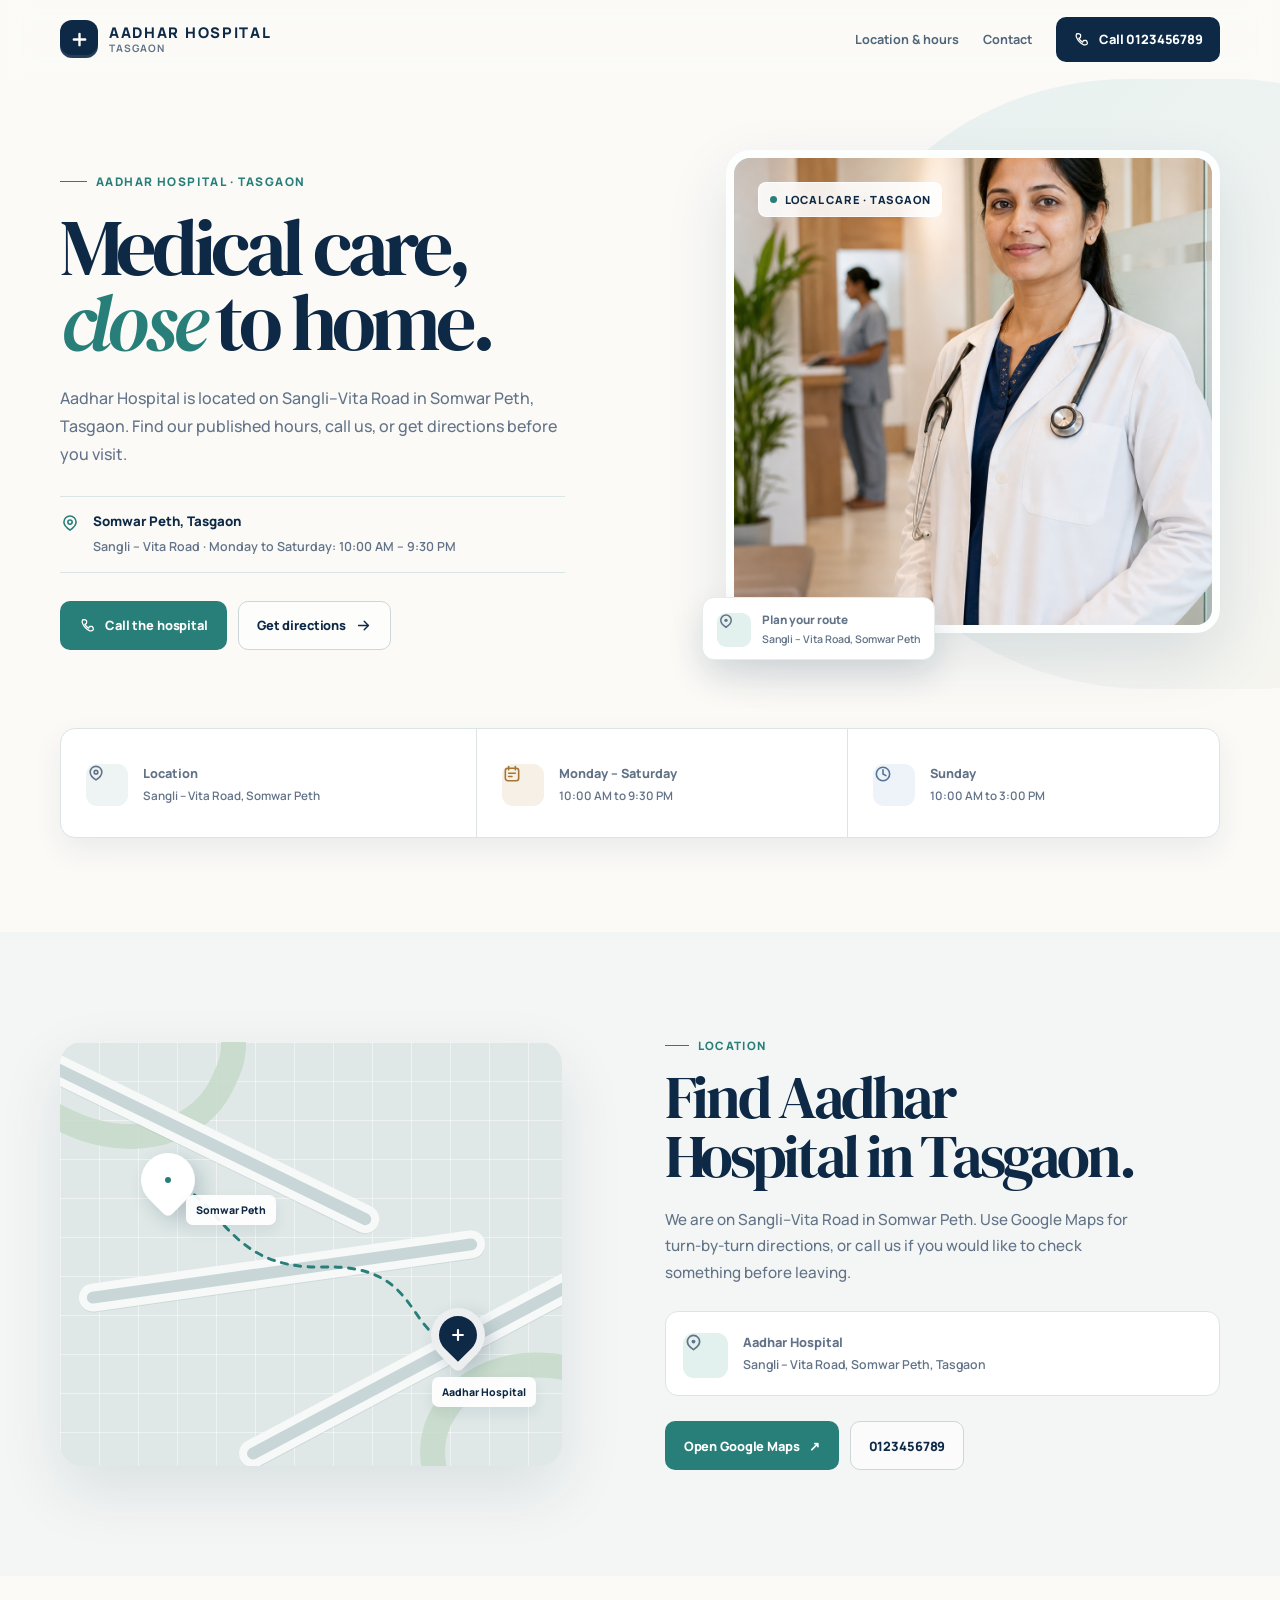
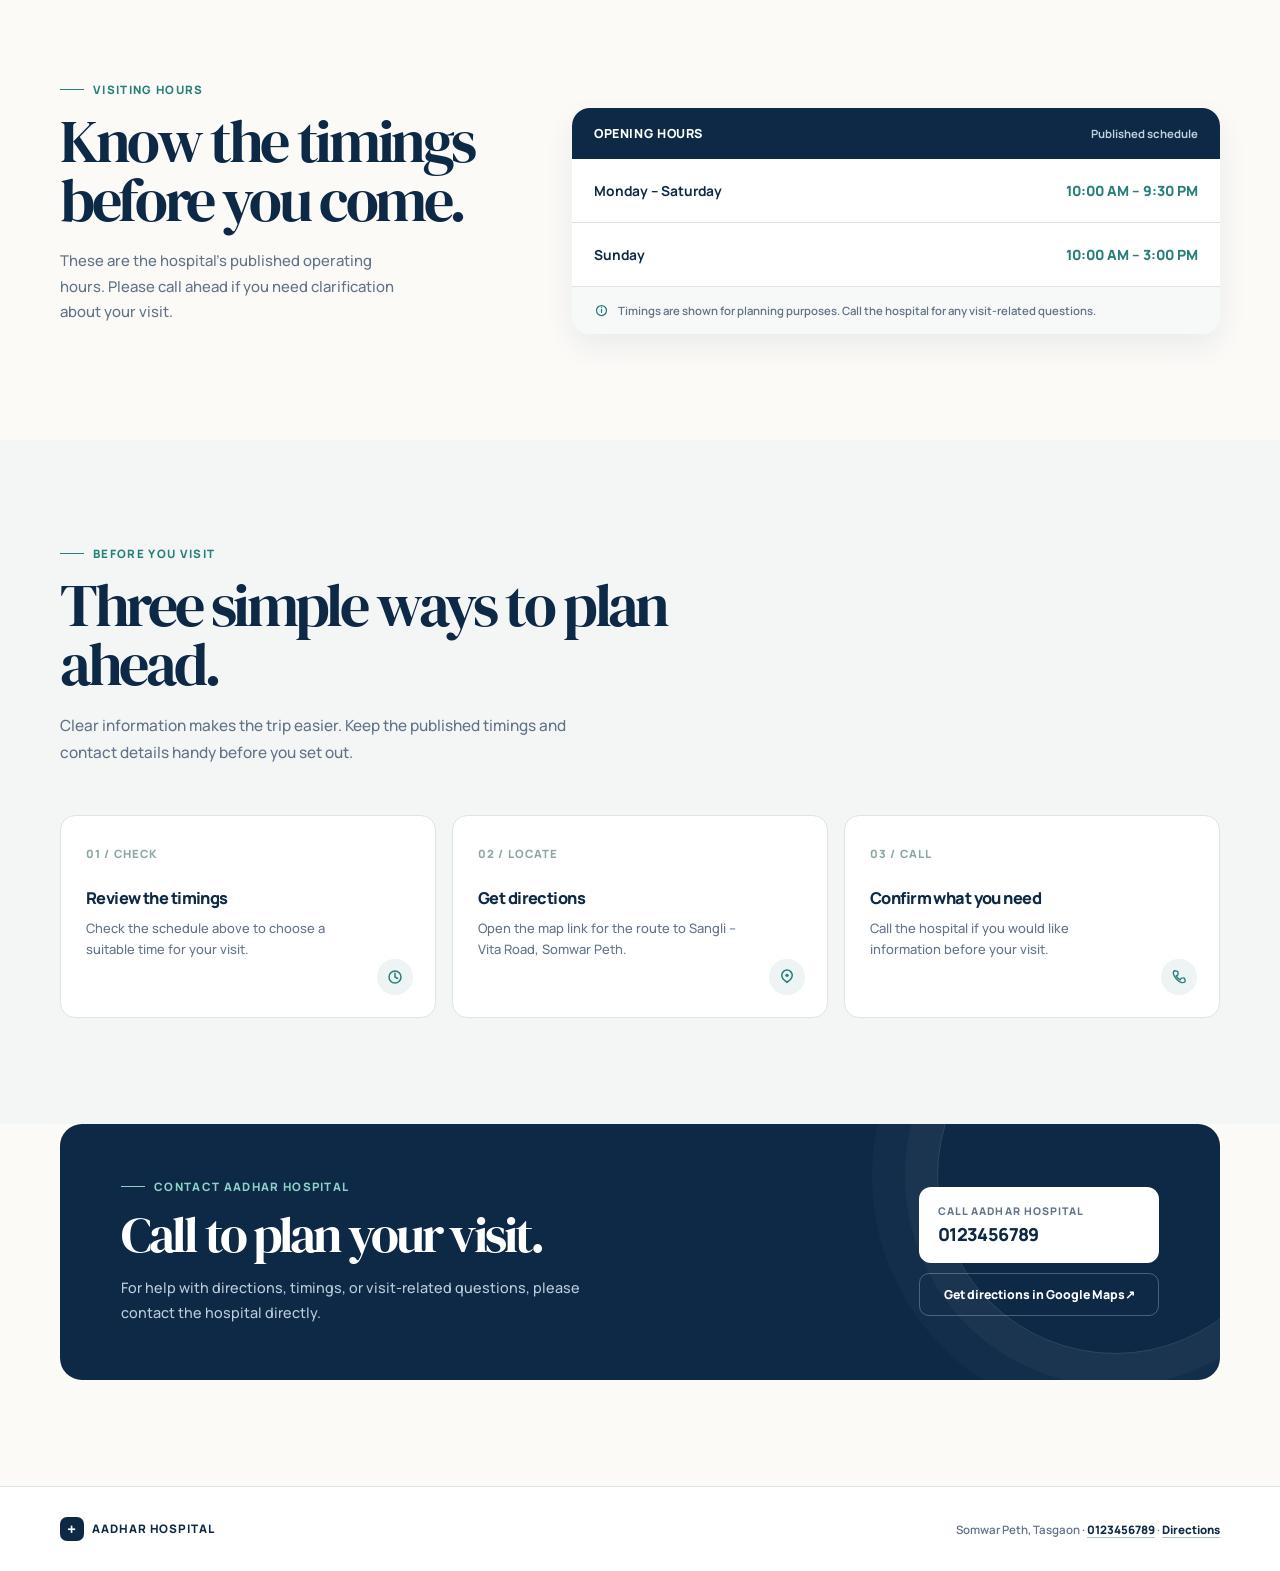
==== index.html @ 6cebfca1 "Add Code" ====
<!doctype html>
<html lang="en">
  <head>
    <meta charset="UTF-8" />
    <meta name="viewport" content="width=device-width, initial-scale=1.0" />
    <meta name="theme-color" content="#0d2946" />
    <meta
      name="description"
      content="Aadhar Hospital in Tasgaon — find visiting hours, contact details, and directions on Sangli–Vita Road."
    />
    <title>Aadhar Hospital | Tasgaon</title>
    <link rel="preconnect" href="https://fonts.googleapis.com" />
    <link rel="preconnect" href="https://fonts.gstatic.com" crossorigin />
    <link
      href="https://fonts.googleapis.com/css2?family=DM+Serif+Display:ital@0;1&family=Manrope:wght@400;500;600;700;800&display=swap"
      rel="stylesheet"
    />
    <script>document.documentElement.classList.add('has-js', 'is-loading');</script>
    <script type="application/ld+json">
      {
        "@context": "https://schema.org",
        "@type": "Hospital",
        "name": "Aadhar Hospital",
        "telephone": "+917028423600",
        "url": "https://maps.app.goo.gl/6AW8SyGjEPgjFMwa7",
        "address": {
          "@type": "PostalAddress",
          "streetAddress": "Sangli - Vita Road, Somwar Peth",
          "addressLocality": "Tasgaon"
        },
        "openingHoursSpecification": [
          {
            "@type": "OpeningHoursSpecification",
            "dayOfWeek": ["Monday", "Tuesday", "Wednesday", "Thursday", "Friday", "Saturday"],
            "opens": "10:00",
            "closes": "21:30"
          },
          {
            "@type": "OpeningHoursSpecification",
            "dayOfWeek": "Sunday",
            "opens": "10:00",
            "closes": "15:00"
          }
        ]
      }
    </script>
    <style>
      :root {
        --ink: #0d2946;
        --ink-2: #163858;
        --teal: #287f79;
        --teal-dark: #1f6762;
        --teal-pale: #e2f1ee;
        --stone: #f4f6f5;
        --warm: #fbfaf7;
        --mist: #eef3f4;
        --muted: #627388;
        --line: #dce5e6;
        --accent: #d59b46;
        --white: #ffffff;
        --shadow: 0 24px 64px rgba(13, 41, 70, 0.11);
        --soft-shadow: 0 12px 30px rgba(13, 41, 70, 0.07);
      }

      * { box-sizing: border-box; }
      html { scroll-behavior: smooth; }
      body {
        margin: 0;
        min-width: 320px;
        background: var(--warm);
        color: var(--ink);
        font-family: "Manrope", Arial, sans-serif;
        -webkit-font-smoothing: antialiased;
      }
      a { color: inherit; text-decoration: none; }
      button, a { -webkit-tap-highlight-color: transparent; }
      .page { overflow: clip; }
      .container { width: min(1160px, calc(100% - 48px)); margin: 0 auto; }
      .skip-link {
        position: fixed;
        z-index: 100;
        top: 12px;
        left: 12px;
        padding: 10px 15px;
        border-radius: 8px;
        background: var(--ink);
        color: #fff;
        font-size: .82rem;
        font-weight: 800;
        transform: translateY(-150%);
        transition: transform .18s ease;
      }
      .skip-link:focus { transform: translateY(0); }
      :focus-visible { outline: 3px solid #e2ac5a; outline-offset: 4px; }

      /* Opening loader */
      .site-loader {
        position: fixed;
        z-index: 90;
        inset: 0;
        display: grid;
        place-items: center;
        overflow: hidden;
        background: radial-gradient(circle at 50% 43%, #f6fbfa 0, #fbfaf7 43%, #f2f5f3 100%);
        opacity: 0;
        pointer-events: none;
        transition: opacity .42s ease, visibility .42s ease;
        visibility: hidden;
      }
      .is-loading .site-loader { opacity: 1; pointer-events: none; visibility: visible; }
      .site-loader.is-complete { opacity: 0; pointer-events: none; visibility: hidden; }
      .loader-content { width: min(300px, calc(100vw - 48px)); text-align: center; }
      .loader-brand { display: inline-flex; align-items: center; gap: 8px; margin-bottom: 22px; color: var(--ink); font-size: .64rem; font-weight: 800; letter-spacing: .12em; }
      .loader-brand-mark { display: grid; width: 25px; height: 25px; place-items: center; border-radius: 9px; background: var(--ink); color: #fff; font-size: 1.15rem; font-weight: 500; line-height: 1; }
      .pulse-loader-visual { position: relative; width: 278px; height: 117px; margin: 0 auto; }
      .pulse-loader-visual::before { position: absolute; top: 21px; right: 10px; left: 10px; height: 74px; border-radius: 42px; background: linear-gradient(100deg, rgba(226,241,238,0), #e5f1ef 47%, rgba(226,241,238,0)); content: ""; }
      .pulse-loader-svg { position: relative; z-index: 1; display: block; width: 100%; height: 100%; overflow: visible; }
      .pulse-route-back { fill: none; stroke: #dce9e7; stroke-linecap: round; stroke-linejoin: round; stroke-width: 3; }
      .pulse-route { fill: none; stroke: url(#loader-route-gradient); stroke-dasharray: 340; stroke-dashoffset: 340; stroke-linecap: round; stroke-linejoin: round; stroke-width: 3.4; animation: trace-care-route 1.02s .09s cubic-bezier(.22,.74,.25,1) both; }
      .pulse-start { fill: var(--teal); opacity: 0; animation: reveal-route-start .22s .06s ease-out both; }
      .pulse-end { fill: var(--teal); opacity: 0; animation: reveal-route-end .24s .84s ease-out both; }
      .pulse-pin-ring { position: absolute; z-index: 0; top: 38px; right: 22px; width: 48px; height: 48px; border: 1px solid rgba(40,127,121,.27); border-radius: 50%; opacity: 0; transform: scale(.5); animation: pin-halo .58s .83s cubic-bezier(.2,.75,.25,1) both; }
      .pulse-pin { position: absolute; z-index: 2; top: 39px; right: 29px; display: grid; width: 34px; height: 34px; place-items: center; border-radius: 50% 50% 50% 7px; background: var(--ink); box-shadow: 0 8px 15px rgba(13,41,70,.17); color: #fff; opacity: 0; transform: rotate(-45deg) scale(.7); animation: pulse-pin-arrive .43s .79s cubic-bezier(.18,.87,.27,1.18) forwards; }
      .pulse-pin span { font-size: 1.15rem; font-weight: 500; line-height: 1; transform: rotate(45deg); }
      .pulse-place { position: absolute; z-index: 2; top: 87px; right: 0; color: var(--muted); font-size: .6rem; font-weight: 800; letter-spacing: .09em; opacity: 0; text-transform: uppercase; animation: reveal-route-end .26s 1.04s ease-out both; }
      .pulse-loader-status { margin: 16px 0 0; color: var(--muted); font-size: .68rem; font-weight: 700; letter-spacing: .02em; }

      @keyframes trace-care-route { to { stroke-dashoffset: 0; } }
      @keyframes reveal-route-start { to { opacity: 1; } }
      @keyframes reveal-route-end { from { opacity: 0; transform: translateY(3px); } to { opacity: 1; transform: translateY(0); } }
      @keyframes pulse-pin-arrive { 0% { opacity: 0; transform: rotate(-45deg) scale(.55); } 72% { opacity: 1; transform: rotate(-45deg) scale(1.08); } 100% { opacity: 1; transform: rotate(-45deg) scale(1); } }
      @keyframes pin-halo { 0% { opacity: 0; transform: scale(.5); } 45% { opacity: 1; } 100% { opacity: 0; transform: scale(1.5); } }

      /* Header */
      .site-header {
        position: sticky;
        z-index: 20;
        top: 0;
        border-bottom: 1px solid transparent;
        background: rgba(251, 250, 247, 0.82);
        backdrop-filter: blur(15px);
        transition: background .2s ease, border-color .2s ease, box-shadow .2s ease;
      }
      .site-header.is-scrolled {
        border-color: rgba(220, 229, 230, .86);
        background: rgba(255,255,255,.91);
        box-shadow: 0 8px 22px rgba(13,41,70,.05);
      }
      .header-inner { display: flex; align-items: center; justify-content: space-between; min-height: 78px; gap: 26px; }
      .brand { display: inline-flex; align-items: center; gap: 11px; flex: 0 0 auto; }
      .brand-mark { display: grid; width: 38px; height: 38px; place-items: center; border-radius: 12px; background: var(--ink); color: #fff; box-shadow: inset 0 -3px 0 rgba(255,255,255,.1); }
      .brand-mark svg { width: 21px; height: 21px; }
      .brand-copy { display: grid; gap: 3px; }
      .brand-name { font-size: .92rem; font-weight: 800; letter-spacing: .115em; line-height: 1; }
      .brand-place { color: var(--muted); font-size: .64rem; font-weight: 700; letter-spacing: .105em; line-height: 1; text-transform: uppercase; }
      .header-links { display: flex; align-items: center; gap: 24px; margin-left: auto; }
      .header-links a:not(.header-call) { color: #50647a; font-size: .79rem; font-weight: 700; transition: color .18s ease; }
      .header-links a:not(.header-call):hover { color: var(--teal); }
      .header-call, .button {
        display: inline-flex;
        min-height: 45px;
        align-items: center;
        justify-content: center;
        gap: 9px;
        border: 1px solid transparent;
        border-radius: 10px;
        font: inherit;
        font-size: .8rem;
        font-weight: 800;
        letter-spacing: -.01em;
        transition: transform .2s ease, box-shadow .2s ease, background .2s ease, border-color .2s ease;
      }
      .header-call { padding: 0 16px; background: var(--ink); color: #fff; }
      .header-call:hover, .button-primary:hover { box-shadow: 0 10px 21px rgba(13,41,70,.17); transform: translateY(-2px); }
      .header-call svg, .button svg { width: 17px; height: 17px; flex: 0 0 auto; }

      /* Hero */
      .hero { position: relative; padding: 71px 0 68px; }
      .hero::before {
        position: absolute;
        z-index: -1;
        top: 0;
        right: -14vw;
        width: min(50vw, 710px);
        height: min(48vw, 610px);
        border-radius: 58% 42% 38% 62%;
        background: linear-gradient(137deg, #e7f2f0, #eff3f1 56%, #f8f5ef);
        content: "";
      }
      .hero-grid { display: grid; grid-template-columns: minmax(0, .98fr) minmax(400px, .92fr); align-items: center; gap: clamp(46px, 7vw, 94px); }
      .hero-copy { padding: 5px 0 0; }
      .eyebrow { display: inline-flex; align-items: center; gap: 9px; margin-bottom: 20px; color: var(--teal); font-size: .74rem; font-weight: 800; letter-spacing: .12em; text-transform: uppercase; }
      .eyebrow::before { width: 27px; height: 1px; background: currentColor; content: ""; }
      h1, h2, h3 { margin: 0; font-family: "DM Serif Display", Georgia, serif; font-weight: 400; }
      h1 { max-width: 630px; font-size: clamp(3.65rem, 6.25vw, 5.8rem); letter-spacing: -.06em; line-height: .93; }
      h1 em { color: var(--teal); font-style: italic; }
      .hero-description { max-width: 505px; margin: 25px 0 28px; color: var(--muted); font-size: 1rem; font-weight: 500; line-height: 1.76; }
      .hero-details { display: grid; grid-template-columns: auto 1fr; gap: 8px 13px; max-width: 505px; margin-bottom: 28px; padding: 15px 0; border-top: 1px solid var(--line); border-bottom: 1px solid var(--line); }
      .hero-details svg { grid-row: span 2; width: 20px; height: 20px; margin-top: 2px; color: var(--teal); }
      .hero-details strong { font-size: .83rem; font-weight: 800; }
      .hero-details span { color: var(--muted); font-size: .78rem; font-weight: 600; line-height: 1.48; }
      .hero-actions { display: flex; flex-wrap: wrap; gap: 11px; }
      .button { min-height: 49px; padding: 0 18px; cursor: pointer; }
      .button-primary { background: var(--teal); color: #fff; }
      .button-primary:hover { background: var(--teal-dark); }
      .button-secondary { border-color: #cbd7d9; background: rgba(255,255,255,.63); color: var(--ink); }
      .button-secondary:hover { border-color: var(--teal); background: #fff; transform: translateY(-2px); }
      .hero-media { position: relative; min-height: 510px; }
      .media-frame { position: absolute; inset: 0 0 27px 24px; overflow: hidden; border: 8px solid rgba(255,255,255,.95); border-radius: 24px; background: #dce6e4; box-shadow: var(--shadow); }
      .media-frame img { display: block; width: 100%; height: 100%; object-fit: cover; object-position: 57% center; transition: transform .7s cubic-bezier(.2,.65,.2,1); }
      .hero-media:hover .media-frame img { transform: scale(1.025); }
      .media-label { position: absolute; z-index: 2; top: 24px; left: 24px; display: inline-flex; align-items: center; gap: 8px; padding: 9px 11px; border: 1px solid rgba(255,255,255,.7); border-radius: 8px; background: rgba(255,255,255,.88); color: var(--ink); font-size: .7rem; font-weight: 800; letter-spacing: .07em; text-transform: uppercase; backdrop-filter: blur(8px); }
      .media-label::before { width: 7px; height: 7px; border-radius: 50%; background: var(--teal); content: ""; }
      .location-card { position: absolute; z-index: 4; bottom: 0; left: 0; display: flex; align-items: center; gap: 11px; max-width: 240px; padding: 12px 14px; border: 1px solid #e5ecea; border-radius: 12px; background: #fff; box-shadow: 0 16px 35px rgba(13,41,70,.14); }
      .location-card-icon { display: grid; flex: 0 0 34px; width: 34px; height: 34px; place-items: center; border-radius: 9px; background: var(--teal-pale); color: var(--teal); }
      .location-card-icon svg { width: 18px; height: 18px; }
      .location-card strong { display: block; font-size: .73rem; font-weight: 800; }
      .location-card span { display: block; margin-top: 3px; color: var(--muted); font-size: .66rem; font-weight: 600; line-height: 1.35; }

      /* Essentials */
      .essentials { position: relative; padding: 0 0 94px; }
      .essentials-grid { display: grid; grid-template-columns: 1.12fr 1fr 1fr; border: 1px solid var(--line); border-radius: 15px; background: #fff; box-shadow: var(--soft-shadow); }
      .essential { display: flex; min-height: 108px; align-items: center; gap: 15px; padding: 22px 25px; border-right: 1px solid var(--line); }
      .essential:last-child { border-right: 0; }
      .essential-icon { display: grid; flex: 0 0 42px; width: 42px; height: 42px; place-items: center; border-radius: 11px; background: var(--mist); color: var(--teal); }
      .essential:nth-child(2) .essential-icon { background: #f6f0e6; color: #a47736; }
      .essential:nth-child(3) .essential-icon { background: #edf3f8; color: #527496; }
      .essential-icon svg { width: 20px; height: 20px; }
      .essential strong { display: block; font-size: .79rem; font-weight: 800; }
      .essential span { display: block; margin-top: 4px; color: var(--muted); font-size: .73rem; font-weight: 600; line-height: 1.45; }

      /* Shared sections */
      .section { padding: 106px 0; }
      .section-muted { background: var(--stone); }
      .section-header { max-width: 640px; margin-bottom: 48px; }
      .section-kicker { display: flex; align-items: center; gap: 9px; margin-bottom: 15px; color: var(--teal); font-size: .72rem; font-weight: 800; letter-spacing: .115em; text-transform: uppercase; }
      .section-kicker::before { width: 24px; height: 1px; background: currentColor; content: ""; }
      h2 { font-size: clamp(2.65rem, 4.7vw, 4.25rem); letter-spacing: -.056em; line-height: .98; }
      .section-header p { max-width: 555px; margin: 19px 0 0; color: var(--muted); font-size: .96rem; font-weight: 500; line-height: 1.75; }

      /* Find us */
      .visit-layout { display: grid; grid-template-columns: minmax(330px, .95fr) minmax(0, 1.05fr); align-items: center; gap: clamp(40px, 8vw, 110px); }
      .map-card { position: relative; min-height: 424px; overflow: hidden; border-radius: 22px; background: #dfe8e7; box-shadow: var(--shadow); }
      .map-card::before { position: absolute; inset: 0; background-image: linear-gradient(90deg, rgba(255,255,255,.47) 1px, transparent 1px), linear-gradient(rgba(255,255,255,.47) 1px, transparent 1px); background-size: 39px 39px; content: ""; }
      .map-park { position: absolute; width: 265px; height: 220px; border: 25px solid #c5d9c7; border-radius: 55% 45% 52% 48%; opacity: .82; transform: rotate(25deg); }
      .map-park.one { top: -117px; left: -80px; } .map-park.two { right: -122px; bottom: -108px; }
      .road { position: absolute; height: 28px; border: 8px solid rgba(255,255,255,.85); border-radius: 99px; background: #c8d6d7; box-shadow: 0 1px 0 rgba(13,41,70,.08); }
      .road-a { top: 86px; left: -43px; width: 380px; transform: rotate(26deg); }
      .road-b { right: -76px; bottom: 91px; width: 422px; transform: rotate(-28deg); }
      .road-c { top: 215px; left: 17px; width: 410px; transform: rotate(-8deg); }
      .route-svg { position: absolute; inset: 0; width: 100%; height: 100%; overflow: visible; }
      .route-line { fill: none; stroke: var(--teal); stroke-width: 3; stroke-linecap: round; stroke-dasharray: 7 8; stroke-dashoffset: 340; transition: stroke-dashoffset 1.1s ease-out; }
      .is-visible .route-line { stroke-dashoffset: 0; }
      .map-point { position: absolute; z-index: 2; display: grid; width: 54px; height: 54px; place-items: center; border: 8px solid rgba(255,255,255,.92); border-radius: 50% 50% 50% 6px; background: var(--ink); color: #fff; box-shadow: 0 10px 19px rgba(13,41,70,.19); transform: rotate(-45deg); }
      .map-point svg { width: 18px; height: 18px; transform: rotate(45deg); }
      .map-point.from { top: 111px; left: 81px; background: #fff; color: var(--teal); }
      .map-point.to { right: 77px; bottom: 104px; }
      .map-label { position: absolute; z-index: 3; padding: 8px 10px; border-radius: 7px; background: rgba(255,255,255,.93); color: var(--ink); box-shadow: 0 6px 14px rgba(13,41,70,.08); font-size: .66rem; font-weight: 800; }
      .map-label.from { top: 153px; left: 126px; } .map-label.to { right: 26px; bottom: 59px; }
      .visit-copy h2 { max-width: 490px; }
      .visit-copy > p { max-width: 490px; margin: 21px 0 25px; color: var(--muted); font-size: .95rem; font-weight: 500; line-height: 1.74; }
      .address-block { display: grid; grid-template-columns: 45px 1fr; gap: 15px; padding: 17px; border: 1px solid var(--line); border-radius: 13px; background: #fff; }
      .address-icon { display: grid; width: 45px; height: 45px; place-items: center; border-radius: 11px; background: var(--teal-pale); color: var(--teal); }
      .address-icon svg { width: 21px; height: 21px; }
      .address-block strong { display: block; font-size: .8rem; font-weight: 800; }
      .address-block span { display: block; margin-top: 4px; color: var(--muted); font-size: .77rem; font-weight: 600; line-height: 1.48; }
      .visit-actions { display: flex; flex-wrap: wrap; gap: 11px; margin-top: 25px; }

      /* Hours */
      .hours-layout { display: grid; grid-template-columns: .8fr 1.2fr; align-items: end; gap: 80px; }
      .hours-intro { padding-bottom: 9px; }
      .hours-intro p { max-width: 350px; margin: 18px 0 0; color: var(--muted); font-size: .93rem; font-weight: 500; line-height: 1.72; }
      .hours-table { overflow: hidden; border-radius: 18px; background: #fff; box-shadow: var(--soft-shadow); }
      .hours-table-header { display: flex; align-items: center; justify-content: space-between; gap: 18px; padding: 17px 22px; background: var(--ink); color: #fff; }
      .hours-table-header strong { font-size: .78rem; font-weight: 800; letter-spacing: .05em; text-transform: uppercase; }
      .hours-table-header span { color: #bed0dd; font-size: .71rem; font-weight: 700; }
      .hour-row { display: grid; grid-template-columns: 1fr auto; gap: 24px; padding: 22px; border-bottom: 1px solid var(--line); }
      .hour-row:last-child { border: 0; }
      .hour-row span { font-size: .86rem; font-weight: 700; }
      .hour-row strong { color: var(--teal); font-size: .88rem; font-weight: 800; text-align: right; }
      .hours-footnote { display: flex; align-items: flex-start; gap: 9px; padding: 15px 22px; background: #f7f9f8; color: var(--muted); font-size: .71rem; font-weight: 600; line-height: 1.5; }
      .hours-footnote svg { flex: 0 0 auto; width: 15px; height: 15px; margin-top: 1px; color: var(--teal); }

      /* Before you visit */
      .plan-grid { display: grid; grid-template-columns: repeat(3, 1fr); gap: 16px; }
      .plan-card { position: relative; min-height: 203px; padding: 25px; border: 1px solid var(--line); border-radius: 15px; background: #fff; transition: transform .22s ease, box-shadow .22s ease, border-color .22s ease; }
      .plan-card:hover { border-color: #c2d5d2; box-shadow: 0 16px 28px rgba(13,41,70,.07); transform: translateY(-4px); }
      .step-number { color: #8aa7a5; font-size: .71rem; font-weight: 800; letter-spacing: .1em; }
      .plan-card h3 { margin: 24px 0 9px; font-family: "Manrope", Arial, sans-serif; font-size: 1.02rem; font-weight: 800; letter-spacing: -.035em; }
      .plan-card p { max-width: 260px; margin: 0; color: var(--muted); font-size: .81rem; font-weight: 500; line-height: 1.63; }
      .plan-mark { position: absolute; right: 22px; bottom: 22px; display: grid; width: 36px; height: 36px; place-items: center; border-radius: 50%; background: var(--mist); color: var(--teal); }
      .plan-mark svg { width: 18px; height: 18px; }

      /* Contact */
      .contact-section { padding: 0 0 106px; }
      .contact-panel { position: relative; display: grid; grid-template-columns: 1fr auto; align-items: center; gap: 50px; overflow: hidden; padding: 55px 61px; border-radius: 22px; background: var(--ink); color: #fff; }
      .contact-panel::before { position: absolute; top: -126px; right: -73px; width: 354px; height: 354px; border: 1px solid rgba(255,255,255,.14); border-radius: 50%; box-shadow: 0 0 0 32px rgba(255,255,255,.035), 0 0 0 65px rgba(255,255,255,.025); content: ""; }
      .contact-content { position: relative; z-index: 1; }
      .contact-content .section-kicker { color: #8cd1c7; }
      .contact-content h2 { max-width: 550px; font-size: clamp(2.5rem, 4vw, 3.75rem); }
      .contact-content p { max-width: 485px; margin: 17px 0 0; color: #bbccda; font-size: .9rem; font-weight: 500; line-height: 1.72; }
      .contact-actions { position: relative; z-index: 1; display: grid; min-width: 240px; gap: 10px; }
      .contact-call { display: grid; gap: 4px; padding: 17px 19px; border-radius: 12px; background: #fff; color: var(--ink); transition: transform .2s ease; }
      .contact-call:hover { transform: translateY(-3px); }
      .contact-call small { color: var(--muted); font-size: .66rem; font-weight: 800; letter-spacing: .1em; text-transform: uppercase; }
      .contact-call strong { font-size: 1.12rem; font-weight: 800; letter-spacing: -.035em; }
      .contact-map { display: inline-flex; justify-content: center; padding: 12px; border: 1px solid rgba(255,255,255,.25); border-radius: 10px; color: #fff; font-size: .77rem; font-weight: 800; transition: background .2s ease, transform .2s ease; }
      .contact-map:hover { background: rgba(255,255,255,.1); transform: translateY(-2px); }

      /* Footer */
      footer { border-top: 1px solid var(--line); background: #fff; }
      .footer-inner { display: flex; align-items: center; justify-content: space-between; gap: 20px; min-height: 84px; color: var(--muted); font-size: .72rem; font-weight: 600; }
      .footer-brand { display: inline-flex; align-items: center; gap: 8px; color: var(--ink); font-size: .73rem; font-weight: 800; letter-spacing: .08em; }
      .footer-brand-mark { display: grid; width: 24px; height: 24px; place-items: center; border-radius: 7px; background: var(--ink); color: #fff; font-size: 1rem; line-height: 1; }
      footer a { color: var(--ink); font-weight: 800; text-decoration: underline; text-decoration-color: #b3c4c8; text-underline-offset: 3px; }

      .mobile-actions { display: none; }

      /* Reveals */
      .reveal { opacity: 0; transform: translateY(18px); transition: opacity .66s ease, transform .66s cubic-bezier(.2,.66,.25,1); }
      .reveal.is-visible { opacity: 1; transform: translateY(0); }
      .hero-copy .reveal:nth-child(2) { transition-delay: .07s; }
      .hero-copy .reveal:nth-child(3) { transition-delay: .13s; }
      .hero-copy .reveal:nth-child(4) { transition-delay: .19s; }
      .hero-copy .reveal:nth-child(5) { transition-delay: .24s; }
      .hero-media.reveal { transition-delay: .13s; }
      .plan-card:nth-child(2) { transition-delay: .07s; }
      .plan-card:nth-child(3) { transition-delay: .13s; }

      @media (prefers-reduced-motion: reduce) {
        html { scroll-behavior: auto; }
        *, *::before, *::after { transition-duration: .001ms !important; animation-duration: .001ms !important; animation-iteration-count: 1 !important; }
        .site-loader { display: none !important; }
        .reveal { opacity: 1; transform: none; }
        .route-line { stroke-dashoffset: 0; }
      }

      @media (max-width: 900px) {
        .header-links a:not(.header-call) { display: none; }
        .hero { padding-top: 49px; }
        .hero-grid { grid-template-columns: 1fr; gap: 47px; }
        .hero-media { width: min(100%, 580px); min-height: 480px; margin: 0 auto; }
        .essentials-grid { grid-template-columns: 1fr; }
        .essential { min-height: 85px; border-right: 0; border-bottom: 1px solid var(--line); }
        .essential:last-child { border-bottom: 0; }
        .visit-layout, .hours-layout { grid-template-columns: 1fr; gap: 48px; }
        .map-card { max-width: 600px; }
        .hours-intro { padding-bottom: 0; }
        .plan-grid { grid-template-columns: 1fr; }
        .plan-card { min-height: 167px; }
        .contact-panel { grid-template-columns: 1fr; gap: 28px; }
        .contact-actions { width: min(100%, 320px); }
      }

      @media (max-width: 600px) {
        body { padding-bottom: 75px; }
        .container { width: min(100% - 32px, 1160px); }
        .header-inner { min-height: 67px; }
        .brand-mark { width: 35px; height: 35px; border-radius: 10px; }
        .brand-name { font-size: .82rem; }
        .brand-place { font-size: .57rem; }
        .header-call { min-height: 38px; padding: 0 12px; border-radius: 8px; font-size: .72rem; }
        .header-call span { display: none; }
        .hero { padding: 43px 0 50px; }
        .hero::before { top: 247px; right: -185px; width: 405px; height: 405px; }
        h1 { font-size: clamp(3.3rem, 15.5vw, 4.55rem); }
        .hero-description { margin-top: 19px; font-size: .92rem; line-height: 1.73; }
        .hero-details { margin-bottom: 23px; }
        .hero-actions { display: grid; grid-template-columns: 1fr; }
        .button { width: 100%; }
        .hero-media { min-height: 394px; }
        .media-frame { inset: 0 0 24px 12px; border-width: 6px; border-radius: 18px; }
        .media-frame img { object-position: 57% center; }
        .media-label { top: 14px; left: 14px; padding: 8px 9px; font-size: .61rem; }
        .location-card { left: 0; max-width: 220px; padding: 10px; }
        .essentials { padding-bottom: 70px; }
        .essential { padding: 18px; }
        .section { padding: 76px 0; }
        .section-header { margin-bottom: 34px; }
        h2 { font-size: clamp(2.45rem, 11.8vw, 3.2rem); }
        .section-header p { margin-top: 15px; font-size: .9rem; }
        .map-card { min-height: 348px; border-radius: 17px; }
        .map-point.from { top: 76px; left: 49px; } .map-point.to { right: 51px; bottom: 72px; }
        .map-label.from { top: 117px; left: 91px; } .map-label.to { right: 14px; bottom: 29px; }
        .road-a { top: 57px; } .road-b { bottom: 61px; } .road-c { top: 179px; }
        .visit-layout, .hours-layout { gap: 36px; }
        .hour-row { padding: 19px 17px; gap: 10px; }
        .hour-row span, .hour-row strong { font-size: .76rem; }
        .hours-table-header, .hours-footnote { padding-left: 17px; padding-right: 17px; }
        .plan-card { padding: 22px; }
        .contact-section { padding-bottom: 76px; }
        .contact-panel { padding: 34px 24px; border-radius: 17px; }
        .contact-content h2 { font-size: 2.55rem; }
        .footer-inner { align-items: flex-start; flex-direction: column; justify-content: center; min-height: 110px; gap: 9px; }
        .mobile-actions { position: fixed; z-index: 30; right: 0; bottom: 0; left: 0; display: grid; grid-template-columns: 1fr 1fr; gap: 1px; padding: 8px 12px calc(8px + env(safe-area-inset-bottom)); border-top: 1px solid #d6e0df; background: rgba(255,255,255,.94); box-shadow: 0 -9px 25px rgba(13,41,70,.07); backdrop-filter: blur(12px); }
        .mobile-actions a { display: flex; min-height: 45px; align-items: center; justify-content: center; gap: 7px; border-radius: 8px; color: var(--ink); font-size: .72rem; font-weight: 800; }
        .mobile-actions a:first-child { background: var(--teal); color: #fff; }
        .mobile-actions a:last-child { background: var(--mist); }
        .mobile-actions svg { width: 16px; height: 16px; }
      }
    </style>
  </head>
  <body>
    <div class="site-loader" id="site-loader" aria-hidden="true">
      <div class="loader-content">
        <div class="loader-brand"><span class="loader-brand-mark">+</span> AADHAR HOSPITAL</div>
        <div class="pulse-loader-visual">
          <span class="pulse-pin-ring"></span>
          <svg class="pulse-loader-svg" viewBox="0 0 280 117" aria-hidden="true">
            <defs>
              <linearGradient id="loader-route-gradient" x1="18" y1="0" x2="231" y2="0" gradientUnits="userSpaceOnUse">
                <stop stop-color="#287f79"/>
                <stop offset=".63" stop-color="#287f79"/>
                <stop offset="1" stop-color="#0d2946"/>
              </linearGradient>
            </defs>
            <path class="pulse-route-back" d="M18 61h27l9-24 10 48 10-31 10 7h47c18 0 25 13 37 20 15 8 30 7 42-7l20-20"/>
            <path class="pulse-route" d="M18 61h27l9-24 10 48 10-31 10 7h47c18 0 25 13 37 20 15 8 30 7 42-7l20-20"/>
            <circle class="pulse-start" cx="18" cy="61" r="4"/>
            <circle class="pulse-end" cx="230" cy="54" r="3.5"/>
          </svg>
          <span class="pulse-pin"><span>+</span></span>
          <span class="pulse-place">Tasgaon</span>
        </div>
        <p class="pulse-loader-status">Preparing your visit</p>
      </div>
    </div>
    <a class="skip-link" href="#main-content">Skip to content</a>
    <div class="page">
      <header class="site-header" id="site-header">
        <div class="container header-inner">
          <a class="brand" href="#top" aria-label="Aadhar Hospital home">
            <span class="brand-mark" aria-hidden="true">
              <svg viewBox="0 0 24 24" fill="none"><path d="M12 5.5v13M5.5 12h13" stroke="currentColor" stroke-width="2.7" stroke-linecap="round"/></svg>
            </span>
            <span class="brand-copy">
              <span class="brand-name">AADHAR HOSPITAL</span>
              <span class="brand-place">Tasgaon</span>
            </span>
          </a>
          <nav class="header-links" aria-label="Primary navigation">
            <a href="#visit">Location &amp; hours</a>
            <a href="#contact">Contact</a>
            <a class="header-call" href="tel:+917028423600">
              <svg viewBox="0 0 24 24" fill="none" aria-hidden="true"><path d="M5.2 4.9c.4-.9 1.4-1.4 2.3-1.1l2.1.7c.8.3 1.3 1.1 1.2 1.9l-.2 2.1c0 .6-.5 1.1-1 1.3l-1.4.6a15.1 15.1 0 0 0 5.4 5.4l.6-1.4c.2-.5.7-.9 1.3-1l2.1-.2c.8-.1 1.6.4 1.9 1.2l.7 2.1c.3.9-.2 1.9-1.1 2.3l-1 .4c-1.1.4-2.3.5-3.4.1A20.5 20.5 0 0 1 4.7 8.3c-.4-1.1-.3-2.3.1-3.4l.4-1Z" stroke="currentColor" stroke-width="1.8" stroke-linejoin="round"/></svg>
              <span>Call 0123456789</span>
            </a>
          </nav>
        </div>
      </header>

      <main id="main-content">
        <section class="hero" id="top">
          <div class="container hero-grid">
            <div class="hero-copy">
              <div class="eyebrow reveal is-visible">Aadhar Hospital · Tasgaon</div>
              <h1 class="reveal is-visible">Medical care, <em>close</em> to home.</h1>
              <p class="hero-description reveal is-visible">Aadhar Hospital is located on Sangli–Vita Road in Somwar Peth, Tasgaon. Find our published hours, call us, or get directions before you visit.</p>
              <div class="hero-details reveal is-visible">
                <svg viewBox="0 0 24 24" fill="none" aria-hidden="true"><path d="M19.3 9.7c0 5-7.3 9.6-7.3 9.6S4.7 14.7 4.7 9.7a7.3 7.3 0 1 1 14.6 0Z" stroke="currentColor" stroke-width="1.9"/><circle cx="12" cy="9.7" r="2.6" stroke="currentColor" stroke-width="1.9"/></svg>
                <strong>Somwar Peth, Tasgaon</strong>
                <span>Sangli – Vita Road · Monday to Saturday: 10:00 AM – 9:30 PM</span>
              </div>
              <div class="hero-actions reveal is-visible">
                <a class="button button-primary" href="tel:+917028423600">
                  <svg viewBox="0 0 24 24" fill="none" aria-hidden="true"><path d="M5.2 4.9c.4-.9 1.4-1.4 2.3-1.1l2.1.7c.8.3 1.3 1.1 1.2 1.9l-.2 2.1c0 .6-.5 1.1-1 1.3l-1.4.6a15.1 15.1 0 0 0 5.4 5.4l.6-1.4c.2-.5.7-.9 1.3-1l2.1-.2c.8-.1 1.6.4 1.9 1.2l.7 2.1c.3.9-.2 1.9-1.1 2.3l-1 .4c-1.1.4-2.3.5-3.4.1A20.5 20.5 0 0 1 4.7 8.3c-.4-1.1-.3-2.3.1-3.4l.4-1Z" stroke="currentColor" stroke-width="1.8" stroke-linejoin="round"/></svg>
                  Call the hospital
                </a>
                <a class="button button-secondary" href="https://maps.app.goo.gl/6AW8SyGjEPgjFMwa7" target="_blank" rel="noopener noreferrer">
                  Get directions
                  <svg viewBox="0 0 24 24" fill="none" aria-hidden="true"><path d="M5 12h13M13 6l6 6-6 6" stroke="currentColor" stroke-width="2" stroke-linecap="round" stroke-linejoin="round"/></svg>
                </a>
              </div>
            </div>

            <div class="hero-media reveal is-visible" role="img" aria-label="A doctor in a bright hospital consultation space">
              <div class="media-frame">
                <img src="assets/aadhar-hospital-hero.png" alt="Doctor standing in a bright hospital consultation space" />
                <div class="media-label">Local care · Tasgaon</div>
              </div>
              <div class="location-card">
                <span class="location-card-icon" aria-hidden="true"><svg viewBox="0 0 24 24" fill="none"><path d="M19 9.8c0 4.8-7 9.2-7 9.2s-7-4.4-7-9.2a7 7 0 1 1 14 0Z" stroke="currentColor" stroke-width="2"/><circle cx="12" cy="9.8" r="2.2" fill="currentColor"/></svg></span>
                <span><strong>Plan your route</strong><span>Sangli – Vita Road, Somwar Peth</span></span>
              </div>
            </div>
          </div>
        </section>

        <section class="essentials" aria-label="Aadhar Hospital essentials">
          <div class="container">
            <div class="essentials-grid reveal">
              <a class="essential" href="https://maps.app.goo.gl/6AW8SyGjEPgjFMwa7" target="_blank" rel="noopener noreferrer">
                <span class="essential-icon" aria-hidden="true"><svg viewBox="0 0 24 24" fill="none"><path d="M19 9.8c0 4.8-7 9.2-7 9.2s-7-4.4-7-9.2a7 7 0 1 1 14 0Z" stroke="currentColor" stroke-width="1.9"/><circle cx="12" cy="9.8" r="2.2" stroke="currentColor" stroke-width="1.9"/></svg></span>
                <span><strong>Location</strong><span>Sangli – Vita Road, Somwar Peth</span></span>
              </a>
              <div class="essential">
                <span class="essential-icon" aria-hidden="true"><svg viewBox="0 0 24 24" fill="none"><rect x="4" y="5" width="16" height="15" rx="3" stroke="currentColor" stroke-width="1.9"/><path d="M8 3v4M16 3v4M8 11h8M8 15h4" stroke="currentColor" stroke-width="1.9" stroke-linecap="round"/></svg></span>
                <span><strong>Monday – Saturday</strong><span>10:00 AM to 9:30 PM</span></span>
              </div>
              <div class="essential">
                <span class="essential-icon" aria-hidden="true"><svg viewBox="0 0 24 24" fill="none"><path d="M12 7v5l3.5 2" stroke="currentColor" stroke-width="1.9" stroke-linecap="round"/><circle cx="12" cy="12" r="8" stroke="currentColor" stroke-width="1.9"/></svg></span>
                <span><strong>Sunday</strong><span>10:00 AM to 3:00 PM</span></span>
              </div>
            </div>
          </div>
        </section>

        <section class="section section-muted" id="visit">
          <div class="container visit-layout">
            <div class="map-card reveal" role="img" aria-label="Stylized directions graphic from Somwar Peth to Aadhar Hospital">
              <div class="map-park one"></div><div class="map-park two"></div>
              <div class="road road-a"></div><div class="road road-b"></div><div class="road road-c"></div>
              <svg class="route-svg" viewBox="0 0 560 424" preserveAspectRatio="none" aria-hidden="true"><path class="route-line" d="M108 138 C 182 143, 175 228, 294 225 S 379 305, 457 303"/></svg>
              <div class="map-point from" aria-hidden="true"><svg viewBox="0 0 24 24" fill="none"><circle cx="12" cy="12" r="4" fill="currentColor"/></svg></div>
              <div class="map-point to" aria-hidden="true"><svg viewBox="0 0 24 24" fill="none"><path d="M12 5.5v13M5.5 12h13" stroke="currentColor" stroke-width="2.9" stroke-linecap="round"/></svg></div>
              <span class="map-label from">Somwar Peth</span><span class="map-label to">Aadhar Hospital</span>
            </div>
            <div class="visit-copy reveal">
              <div class="section-kicker">Location</div>
              <h2>Find Aadhar Hospital in Tasgaon.</h2>
              <p>We are on Sangli–Vita Road in Somwar Peth. Use Google Maps for turn-by-turn directions, or call us if you would like to check something before leaving.</p>
              <div class="address-block">
                <span class="address-icon" aria-hidden="true"><svg viewBox="0 0 24 24" fill="none"><path d="M19 9.8c0 4.8-7 9.2-7 9.2s-7-4.4-7-9.2a7 7 0 1 1 14 0Z" stroke="currentColor" stroke-width="2"/><circle cx="12" cy="9.8" r="2.2" fill="currentColor"/></svg></span>
                <span><strong>Aadhar Hospital</strong><span>Sangli – Vita Road, Somwar Peth, Tasgaon</span></span>
              </div>
              <div class="visit-actions">
                <a class="button button-primary" href="https://maps.app.goo.gl/6AW8SyGjEPgjFMwa7" target="_blank" rel="noopener noreferrer">Open Google Maps <span aria-hidden="true">↗</span></a>
                <a class="button button-secondary" href="tel:+917028423600">0123456789</a>
              </div>
            </div>
          </div>
        </section>

        <section class="section" aria-labelledby="hours-heading">
          <div class="container hours-layout">
            <div class="hours-intro reveal">
              <div class="section-kicker">Visiting hours</div>
              <h2 id="hours-heading">Know the timings before you come.</h2>
              <p>These are the hospital’s published operating hours. Please call ahead if you need clarification about your visit.</p>
            </div>
            <div class="hours-table reveal" aria-label="Aadhar Hospital operating hours">
              <div class="hours-table-header"><strong>Opening hours</strong><span>Published schedule</span></div>
              <div class="hour-row"><span>Monday – Saturday</span><strong>10:00 AM – 9:30 PM</strong></div>
              <div class="hour-row"><span>Sunday</span><strong>10:00 AM – 3:00 PM</strong></div>
              <div class="hours-footnote"><svg viewBox="0 0 24 24" fill="none" aria-hidden="true"><circle cx="12" cy="12" r="8" stroke="currentColor" stroke-width="2"/><path d="M12 10v5M12 7v.2" stroke="currentColor" stroke-width="2" stroke-linecap="round"/></svg>Timings are shown for planning purposes. Call the hospital for any visit-related questions.</div>
            </div>
          </div>
        </section>

        <section class="section section-muted" aria-labelledby="plan-heading">
          <div class="container">
            <div class="section-header reveal">
              <div class="section-kicker">Before you visit</div>
              <h2 id="plan-heading">Three simple ways to plan ahead.</h2>
              <p>Clear information makes the trip easier. Keep the published timings and contact details handy before you set out.</p>
            </div>
            <div class="plan-grid">
              <article class="plan-card reveal">
                <span class="step-number">01 / CHECK</span>
                <h3>Review the timings</h3>
                <p>Check the schedule above to choose a suitable time for your visit.</p>
                <span class="plan-mark" aria-hidden="true"><svg viewBox="0 0 24 24" fill="none"><path d="M12 7v5l3.5 2" stroke="currentColor" stroke-width="2" stroke-linecap="round"/><circle cx="12" cy="12" r="8" stroke="currentColor" stroke-width="2"/></svg></span>
              </article>
              <article class="plan-card reveal">
                <span class="step-number">02 / LOCATE</span>
                <h3>Get directions</h3>
                <p>Open the map link for the route to Sangli – Vita Road, Somwar Peth.</p>
                <span class="plan-mark" aria-hidden="true"><svg viewBox="0 0 24 24" fill="none"><path d="M19 9.8c0 4.8-7 9.2-7 9.2s-7-4.4-7-9.2a7 7 0 1 1 14 0Z" stroke="currentColor" stroke-width="2"/><circle cx="12" cy="9.8" r="2.2" fill="currentColor"/></svg></span>
              </article>
              <article class="plan-card reveal">
                <span class="step-number">03 / CALL</span>
                <h3>Confirm what you need</h3>
                <p>Call the hospital if you would like information before your visit.</p>
                <span class="plan-mark" aria-hidden="true"><svg viewBox="0 0 24 24" fill="none"><path d="M5.2 4.9c.4-.9 1.4-1.4 2.3-1.1l2.1.7c.8.3 1.3 1.1 1.2 1.9l-.2 2.1c0 .6-.5 1.1-1 1.3l-1.4.6a15.1 15.1 0 0 0 5.4 5.4l.6-1.4c.2-.5.7-.9 1.3-1l2.1-.2c.8-.1 1.6.4 1.9 1.2l.7 2.1c.3.9-.2 1.9-1.1 2.3l-1 .4c-1.1.4-2.3.5-3.4.1A20.5 20.5 0 0 1 4.7 8.3c-.4-1.1-.3-2.3.1-3.4l.4-1Z" stroke="currentColor" stroke-width="1.8" stroke-linejoin="round"/></svg></span>
              </article>
            </div>
          </div>
        </section>

        <section class="contact-section" id="contact">
          <div class="container">
            <div class="contact-panel reveal">
              <div class="contact-content">
                <div class="section-kicker">Contact Aadhar Hospital</div>
                <h2>Call to plan your visit.</h2>
                <p>For help with directions, timings, or visit-related questions, please contact the hospital directly.</p>
              </div>
              <div class="contact-actions">
                <a class="contact-call" href="tel:+917028423600"><small>Call Aadhar Hospital</small><strong>0123456789</strong></a>
                <a class="contact-map" href="https://maps.app.goo.gl/6AW8SyGjEPgjFMwa7" target="_blank" rel="noopener noreferrer">Get directions in Google Maps <span aria-hidden="true">↗</span></a>
              </div>
            </div>
          </div>
        </section>
      </main>

      <footer>
        <div class="container footer-inner">
          <span class="footer-brand"><span class="footer-brand-mark">+</span> AADHAR HOSPITAL</span>
          <span>Somwar Peth, Tasgaon · <a href="tel:+917028423600">0123456789</a> · <a href="https://maps.app.goo.gl/6AW8SyGjEPgjFMwa7" target="_blank" rel="noopener noreferrer">Directions</a></span>
        </div>
      </footer>
    </div>

    <div class="mobile-actions" aria-label="Quick actions">
      <a href="tel:+917028423600"><svg viewBox="0 0 24 24" fill="none" aria-hidden="true"><path d="M5.2 4.9c.4-.9 1.4-1.4 2.3-1.1l2.1.7c.8.3 1.3 1.1 1.2 1.9l-.2 2.1c0 .6-.5 1.1-1 1.3l-1.4.6a15.1 15.1 0 0 0 5.4 5.4l.6-1.4c.2-.5.7-.9 1.3-1l2.1-.2c.8-.1 1.6.4 1.9 1.2l.7 2.1c.3.9-.2 1.9-1.1 2.3l-1 .4c-1.1.4-2.3.5-3.4.1A20.5 20.5 0 0 1 4.7 8.3c-.4-1.1-.3-2.3.1-3.4l.4-1Z" stroke="currentColor" stroke-width="1.8" stroke-linejoin="round"/></svg>Call</a>
      <a href="https://maps.app.goo.gl/6AW8SyGjEPgjFMwa7" target="_blank" rel="noopener noreferrer"><svg viewBox="0 0 24 24" fill="none" aria-hidden="true"><path d="M19 9.8c0 4.8-7 9.2-7 9.2s-7-4.4-7-9.2a7 7 0 1 1 14 0Z" stroke="currentColor" stroke-width="2"/><circle cx="12" cy="9.8" r="2.2" fill="currentColor"/></svg>Directions</a>
    </div>

    <script>
      const documentRoot = document.documentElement;
      const loader = document.querySelector('#site-loader');
      const loaderStartedAt = performance.now();
      const reducedMotion = window.matchMedia('(prefers-reduced-motion: reduce)').matches;
      let loaderFinished = false;

      const finishLoader = () => {
        if (loaderFinished || !loader) return;
        loaderFinished = true;
        const minimumDuration = reducedMotion ? 0 : 1500;
        const remainingTime = Math.max(0, minimumDuration - (performance.now() - loaderStartedAt));

        window.setTimeout(() => {
          loader.classList.add('is-complete');
          documentRoot.classList.remove('is-loading');
          window.setTimeout(() => loader.remove(), 460);
        }, remainingTime);
      };

      if (reducedMotion) {
        finishLoader();
      } else {
        window.addEventListener('load', finishLoader, { once: true });
        window.setTimeout(finishLoader, 3200);
      }

      const header = document.querySelector('#site-header');
      const revealed = document.querySelectorAll('.reveal:not(.is-visible)');

      const setHeaderState = () => header.classList.toggle('is-scrolled', window.scrollY > 8);
      setHeaderState();
      window.addEventListener('scroll', setHeaderState, { passive: true });

      if ('IntersectionObserver' in window) {
        const observer = new IntersectionObserver((entries) => {
          entries.forEach((entry) => {
            if (entry.isIntersecting) {
              entry.target.classList.add('is-visible');
              observer.unobserve(entry.target);
            }
          });
        }, { threshold: 0.14 });
        revealed.forEach((element) => observer.observe(element));
      } else {
        revealed.forEach((element) => element.classList.add('is-visible'));
      }
    </script>
  </body>
</html>
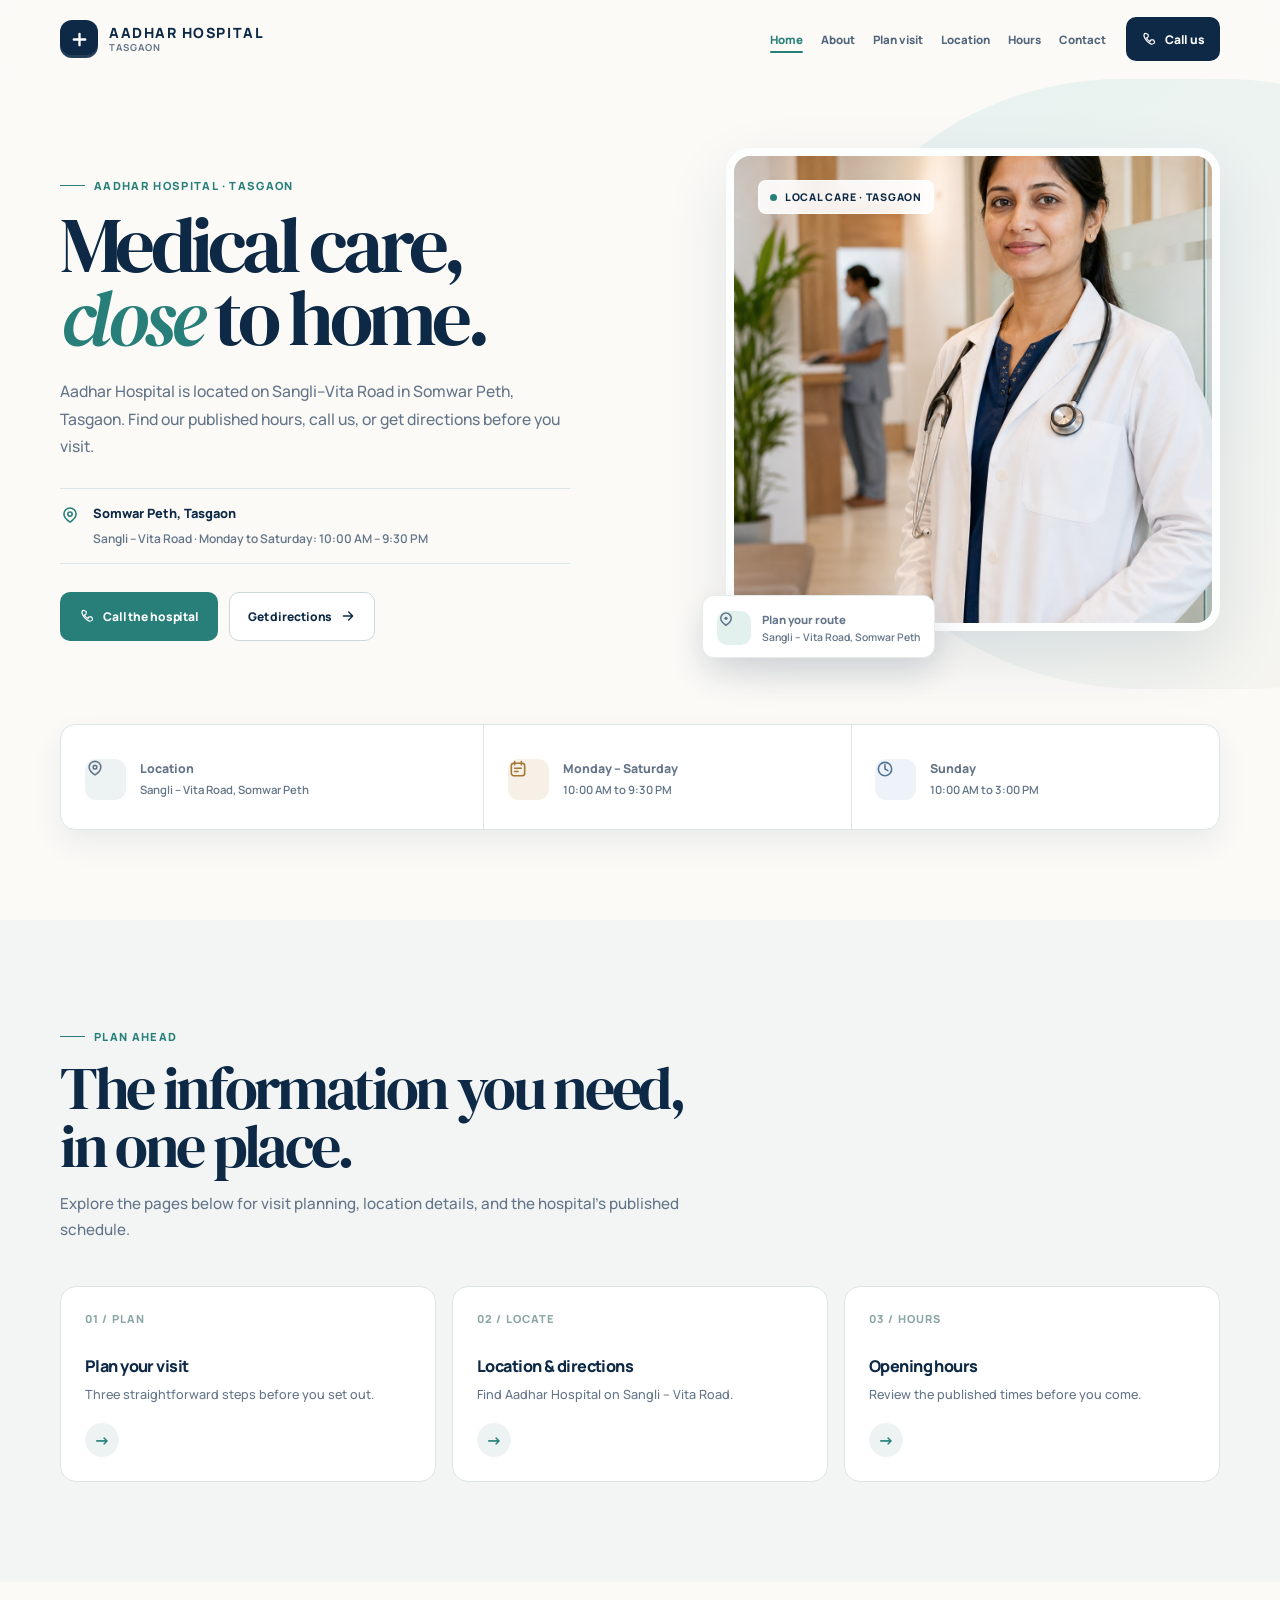
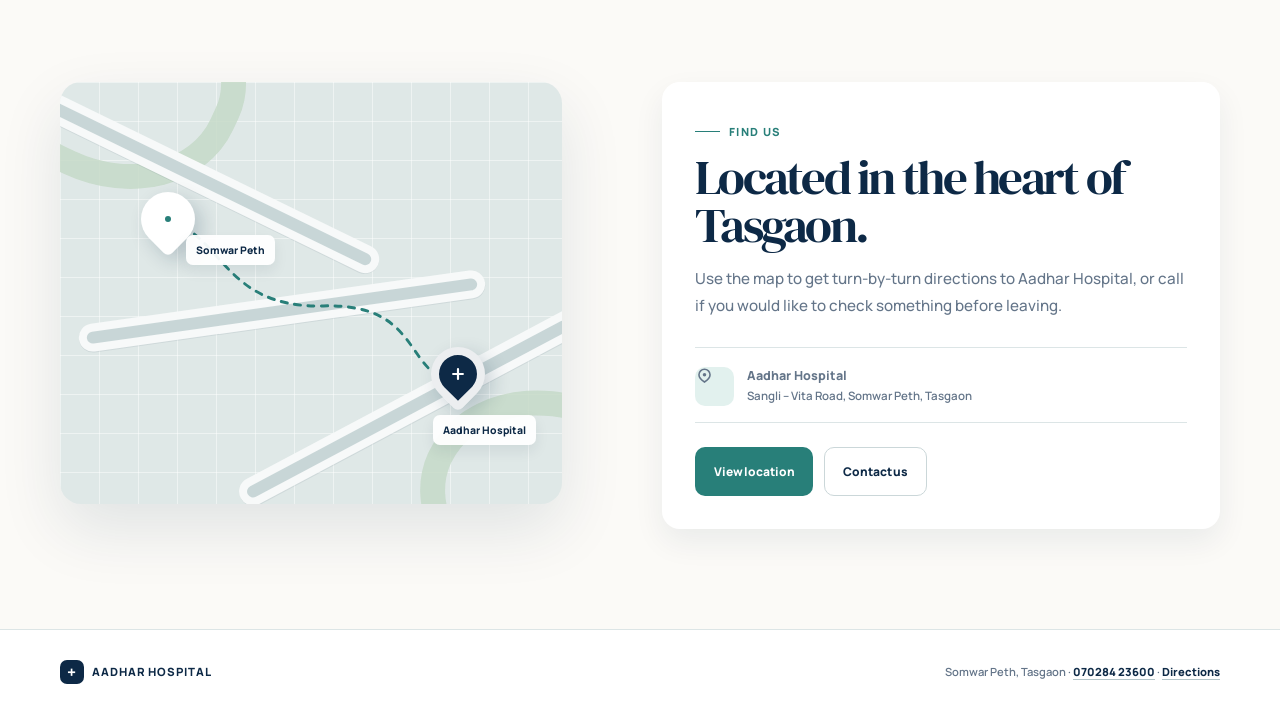
==== commit 32c9f96c: "Update" ====
--- a/index.html
+++ b/index.html
@@ -4,18 +4,14 @@
     <meta charset="UTF-8" />
     <meta name="viewport" content="width=device-width, initial-scale=1.0" />
     <meta name="theme-color" content="#0d2946" />
-    <meta
-      name="description"
-      content="Aadhar Hospital in Tasgaon — find visiting hours, contact details, and directions on Sangli–Vita Road."
-    />
+    <meta name="description" content="Aadhar Hospital in Tasgaon — location, published visiting hours, contact details, and directions." />
     <title>Aadhar Hospital | Tasgaon</title>
     <link rel="preconnect" href="https://fonts.googleapis.com" />
     <link rel="preconnect" href="https://fonts.gstatic.com" crossorigin />
-    <link
-      href="https://fonts.googleapis.com/css2?family=DM+Serif+Display:ital@0;1&family=Manrope:wght@400;500;600;700;800&display=swap"
-      rel="stylesheet"
-    />
-    <script>document.documentElement.classList.add('has-js', 'is-loading');</script>
+    <link href="https://fonts.googleapis.com/css2?family=DM+Serif+Display:ital@0;1&family=Manrope:wght@400;500;600;700;800&display=swap" rel="stylesheet" />
+    <script>document.documentElement.classList.add('has-js', 'is-loading'); window.__aadharLoaderStartedAt = performance.now();</script>
+    <link rel="stylesheet" href="assets/css/site.css" />
+    <script src="assets/js/site.js" defer></script>
     <script type="application/ld+json">
       {
         "@context": "https://schema.org",
@@ -44,363 +40,8 @@
         ]
       }
     </script>
-    <style>
-      :root {
-        --ink: #0d2946;
-        --ink-2: #163858;
-        --teal: #287f79;
-        --teal-dark: #1f6762;
-        --teal-pale: #e2f1ee;
-        --stone: #f4f6f5;
-        --warm: #fbfaf7;
-        --mist: #eef3f4;
-        --muted: #627388;
-        --line: #dce5e6;
-        --accent: #d59b46;
-        --white: #ffffff;
-        --shadow: 0 24px 64px rgba(13, 41, 70, 0.11);
-        --soft-shadow: 0 12px 30px rgba(13, 41, 70, 0.07);
-      }
-
-      * { box-sizing: border-box; }
-      html { scroll-behavior: smooth; }
-      body {
-        margin: 0;
-        min-width: 320px;
-        background: var(--warm);
-        color: var(--ink);
-        font-family: "Manrope", Arial, sans-serif;
-        -webkit-font-smoothing: antialiased;
-      }
-      a { color: inherit; text-decoration: none; }
-      button, a { -webkit-tap-highlight-color: transparent; }
-      .page { overflow: clip; }
-      .container { width: min(1160px, calc(100% - 48px)); margin: 0 auto; }
-      .skip-link {
-        position: fixed;
-        z-index: 100;
-        top: 12px;
-        left: 12px;
-        padding: 10px 15px;
-        border-radius: 8px;
-        background: var(--ink);
-        color: #fff;
-        font-size: .82rem;
-        font-weight: 800;
-        transform: translateY(-150%);
-        transition: transform .18s ease;
-      }
-      .skip-link:focus { transform: translateY(0); }
-      :focus-visible { outline: 3px solid #e2ac5a; outline-offset: 4px; }
-
-      /* Opening loader */
-      .site-loader {
-        position: fixed;
-        z-index: 90;
-        inset: 0;
-        display: grid;
-        place-items: center;
-        overflow: hidden;
-        background: radial-gradient(circle at 50% 43%, #f6fbfa 0, #fbfaf7 43%, #f2f5f3 100%);
-        opacity: 0;
-        pointer-events: none;
-        transition: opacity .42s ease, visibility .42s ease;
-        visibility: hidden;
-      }
-      .is-loading .site-loader { opacity: 1; pointer-events: none; visibility: visible; }
-      .site-loader.is-complete { opacity: 0; pointer-events: none; visibility: hidden; }
-      .loader-content { width: min(300px, calc(100vw - 48px)); text-align: center; }
-      .loader-brand { display: inline-flex; align-items: center; gap: 8px; margin-bottom: 22px; color: var(--ink); font-size: .64rem; font-weight: 800; letter-spacing: .12em; }
-      .loader-brand-mark { display: grid; width: 25px; height: 25px; place-items: center; border-radius: 9px; background: var(--ink); color: #fff; font-size: 1.15rem; font-weight: 500; line-height: 1; }
-      .pulse-loader-visual { position: relative; width: 278px; height: 117px; margin: 0 auto; }
-      .pulse-loader-visual::before { position: absolute; top: 21px; right: 10px; left: 10px; height: 74px; border-radius: 42px; background: linear-gradient(100deg, rgba(226,241,238,0), #e5f1ef 47%, rgba(226,241,238,0)); content: ""; }
-      .pulse-loader-svg { position: relative; z-index: 1; display: block; width: 100%; height: 100%; overflow: visible; }
-      .pulse-route-back { fill: none; stroke: #dce9e7; stroke-linecap: round; stroke-linejoin: round; stroke-width: 3; }
-      .pulse-route { fill: none; stroke: url(#loader-route-gradient); stroke-dasharray: 340; stroke-dashoffset: 340; stroke-linecap: round; stroke-linejoin: round; stroke-width: 3.4; animation: trace-care-route 1.02s .09s cubic-bezier(.22,.74,.25,1) both; }
-      .pulse-start { fill: var(--teal); opacity: 0; animation: reveal-route-start .22s .06s ease-out both; }
-      .pulse-end { fill: var(--teal); opacity: 0; animation: reveal-route-end .24s .84s ease-out both; }
-      .pulse-pin-ring { position: absolute; z-index: 0; top: 38px; right: 22px; width: 48px; height: 48px; border: 1px solid rgba(40,127,121,.27); border-radius: 50%; opacity: 0; transform: scale(.5); animation: pin-halo .58s .83s cubic-bezier(.2,.75,.25,1) both; }
-      .pulse-pin { position: absolute; z-index: 2; top: 39px; right: 29px; display: grid; width: 34px; height: 34px; place-items: center; border-radius: 50% 50% 50% 7px; background: var(--ink); box-shadow: 0 8px 15px rgba(13,41,70,.17); color: #fff; opacity: 0; transform: rotate(-45deg) scale(.7); animation: pulse-pin-arrive .43s .79s cubic-bezier(.18,.87,.27,1.18) forwards; }
-      .pulse-pin span { font-size: 1.15rem; font-weight: 500; line-height: 1; transform: rotate(45deg); }
-      .pulse-place { position: absolute; z-index: 2; top: 87px; right: 0; color: var(--muted); font-size: .6rem; font-weight: 800; letter-spacing: .09em; opacity: 0; text-transform: uppercase; animation: reveal-route-end .26s 1.04s ease-out both; }
-      .pulse-loader-status { margin: 16px 0 0; color: var(--muted); font-size: .68rem; font-weight: 700; letter-spacing: .02em; }
-
-      @keyframes trace-care-route { to { stroke-dashoffset: 0; } }
-      @keyframes reveal-route-start { to { opacity: 1; } }
-      @keyframes reveal-route-end { from { opacity: 0; transform: translateY(3px); } to { opacity: 1; transform: translateY(0); } }
-      @keyframes pulse-pin-arrive { 0% { opacity: 0; transform: rotate(-45deg) scale(.55); } 72% { opacity: 1; transform: rotate(-45deg) scale(1.08); } 100% { opacity: 1; transform: rotate(-45deg) scale(1); } }
-      @keyframes pin-halo { 0% { opacity: 0; transform: scale(.5); } 45% { opacity: 1; } 100% { opacity: 0; transform: scale(1.5); } }
-
-      /* Header */
-      .site-header {
-        position: sticky;
-        z-index: 20;
-        top: 0;
-        border-bottom: 1px solid transparent;
-        background: rgba(251, 250, 247, 0.82);
-        backdrop-filter: blur(15px);
-        transition: background .2s ease, border-color .2s ease, box-shadow .2s ease;
-      }
-      .site-header.is-scrolled {
-        border-color: rgba(220, 229, 230, .86);
-        background: rgba(255,255,255,.91);
-        box-shadow: 0 8px 22px rgba(13,41,70,.05);
-      }
-      .header-inner { display: flex; align-items: center; justify-content: space-between; min-height: 78px; gap: 26px; }
-      .brand { display: inline-flex; align-items: center; gap: 11px; flex: 0 0 auto; }
-      .brand-mark { display: grid; width: 38px; height: 38px; place-items: center; border-radius: 12px; background: var(--ink); color: #fff; box-shadow: inset 0 -3px 0 rgba(255,255,255,.1); }
-      .brand-mark svg { width: 21px; height: 21px; }
-      .brand-copy { display: grid; gap: 3px; }
-      .brand-name { font-size: .92rem; font-weight: 800; letter-spacing: .115em; line-height: 1; }
-      .brand-place { color: var(--muted); font-size: .64rem; font-weight: 700; letter-spacing: .105em; line-height: 1; text-transform: uppercase; }
-      .header-links { display: flex; align-items: center; gap: 24px; margin-left: auto; }
-      .header-links a:not(.header-call) { color: #50647a; font-size: .79rem; font-weight: 700; transition: color .18s ease; }
-      .header-links a:not(.header-call):hover { color: var(--teal); }
-      .header-call, .button {
-        display: inline-flex;
-        min-height: 45px;
-        align-items: center;
-        justify-content: center;
-        gap: 9px;
-        border: 1px solid transparent;
-        border-radius: 10px;
-        font: inherit;
-        font-size: .8rem;
-        font-weight: 800;
-        letter-spacing: -.01em;
-        transition: transform .2s ease, box-shadow .2s ease, background .2s ease, border-color .2s ease;
-      }
-      .header-call { padding: 0 16px; background: var(--ink); color: #fff; }
-      .header-call:hover, .button-primary:hover { box-shadow: 0 10px 21px rgba(13,41,70,.17); transform: translateY(-2px); }
-      .header-call svg, .button svg { width: 17px; height: 17px; flex: 0 0 auto; }
-
-      /* Hero */
-      .hero { position: relative; padding: 71px 0 68px; }
-      .hero::before {
-        position: absolute;
-        z-index: -1;
-        top: 0;
-        right: -14vw;
-        width: min(50vw, 710px);
-        height: min(48vw, 610px);
-        border-radius: 58% 42% 38% 62%;
-        background: linear-gradient(137deg, #e7f2f0, #eff3f1 56%, #f8f5ef);
-        content: "";
-      }
-      .hero-grid { display: grid; grid-template-columns: minmax(0, .98fr) minmax(400px, .92fr); align-items: center; gap: clamp(46px, 7vw, 94px); }
-      .hero-copy { padding: 5px 0 0; }
-      .eyebrow { display: inline-flex; align-items: center; gap: 9px; margin-bottom: 20px; color: var(--teal); font-size: .74rem; font-weight: 800; letter-spacing: .12em; text-transform: uppercase; }
-      .eyebrow::before { width: 27px; height: 1px; background: currentColor; content: ""; }
-      h1, h2, h3 { margin: 0; font-family: "DM Serif Display", Georgia, serif; font-weight: 400; }
-      h1 { max-width: 630px; font-size: clamp(3.65rem, 6.25vw, 5.8rem); letter-spacing: -.06em; line-height: .93; }
-      h1 em { color: var(--teal); font-style: italic; }
-      .hero-description { max-width: 505px; margin: 25px 0 28px; color: var(--muted); font-size: 1rem; font-weight: 500; line-height: 1.76; }
-      .hero-details { display: grid; grid-template-columns: auto 1fr; gap: 8px 13px; max-width: 505px; margin-bottom: 28px; padding: 15px 0; border-top: 1px solid var(--line); border-bottom: 1px solid var(--line); }
-      .hero-details svg { grid-row: span 2; width: 20px; height: 20px; margin-top: 2px; color: var(--teal); }
-      .hero-details strong { font-size: .83rem; font-weight: 800; }
-      .hero-details span { color: var(--muted); font-size: .78rem; font-weight: 600; line-height: 1.48; }
-      .hero-actions { display: flex; flex-wrap: wrap; gap: 11px; }
-      .button { min-height: 49px; padding: 0 18px; cursor: pointer; }
-      .button-primary { background: var(--teal); color: #fff; }
-      .button-primary:hover { background: var(--teal-dark); }
-      .button-secondary { border-color: #cbd7d9; background: rgba(255,255,255,.63); color: var(--ink); }
-      .button-secondary:hover { border-color: var(--teal); background: #fff; transform: translateY(-2px); }
-      .hero-media { position: relative; min-height: 510px; }
-      .media-frame { position: absolute; inset: 0 0 27px 24px; overflow: hidden; border: 8px solid rgba(255,255,255,.95); border-radius: 24px; background: #dce6e4; box-shadow: var(--shadow); }
-      .media-frame img { display: block; width: 100%; height: 100%; object-fit: cover; object-position: 57% center; transition: transform .7s cubic-bezier(.2,.65,.2,1); }
-      .hero-media:hover .media-frame img { transform: scale(1.025); }
-      .media-label { position: absolute; z-index: 2; top: 24px; left: 24px; display: inline-flex; align-items: center; gap: 8px; padding: 9px 11px; border: 1px solid rgba(255,255,255,.7); border-radius: 8px; background: rgba(255,255,255,.88); color: var(--ink); font-size: .7rem; font-weight: 800; letter-spacing: .07em; text-transform: uppercase; backdrop-filter: blur(8px); }
-      .media-label::before { width: 7px; height: 7px; border-radius: 50%; background: var(--teal); content: ""; }
-      .location-card { position: absolute; z-index: 4; bottom: 0; left: 0; display: flex; align-items: center; gap: 11px; max-width: 240px; padding: 12px 14px; border: 1px solid #e5ecea; border-radius: 12px; background: #fff; box-shadow: 0 16px 35px rgba(13,41,70,.14); }
-      .location-card-icon { display: grid; flex: 0 0 34px; width: 34px; height: 34px; place-items: center; border-radius: 9px; background: var(--teal-pale); color: var(--teal); }
-      .location-card-icon svg { width: 18px; height: 18px; }
-      .location-card strong { display: block; font-size: .73rem; font-weight: 800; }
-      .location-card span { display: block; margin-top: 3px; color: var(--muted); font-size: .66rem; font-weight: 600; line-height: 1.35; }
-
-      /* Essentials */
-      .essentials { position: relative; padding: 0 0 94px; }
-      .essentials-grid { display: grid; grid-template-columns: 1.12fr 1fr 1fr; border: 1px solid var(--line); border-radius: 15px; background: #fff; box-shadow: var(--soft-shadow); }
-      .essential { display: flex; min-height: 108px; align-items: center; gap: 15px; padding: 22px 25px; border-right: 1px solid var(--line); }
-      .essential:last-child { border-right: 0; }
-      .essential-icon { display: grid; flex: 0 0 42px; width: 42px; height: 42px; place-items: center; border-radius: 11px; background: var(--mist); color: var(--teal); }
-      .essential:nth-child(2) .essential-icon { background: #f6f0e6; color: #a47736; }
-      .essential:nth-child(3) .essential-icon { background: #edf3f8; color: #527496; }
-      .essential-icon svg { width: 20px; height: 20px; }
-      .essential strong { display: block; font-size: .79rem; font-weight: 800; }
-      .essential span { display: block; margin-top: 4px; color: var(--muted); font-size: .73rem; font-weight: 600; line-height: 1.45; }
-
-      /* Shared sections */
-      .section { padding: 106px 0; }
-      .section-muted { background: var(--stone); }
-      .section-header { max-width: 640px; margin-bottom: 48px; }
-      .section-kicker { display: flex; align-items: center; gap: 9px; margin-bottom: 15px; color: var(--teal); font-size: .72rem; font-weight: 800; letter-spacing: .115em; text-transform: uppercase; }
-      .section-kicker::before { width: 24px; height: 1px; background: currentColor; content: ""; }
-      h2 { font-size: clamp(2.65rem, 4.7vw, 4.25rem); letter-spacing: -.056em; line-height: .98; }
-      .section-header p { max-width: 555px; margin: 19px 0 0; color: var(--muted); font-size: .96rem; font-weight: 500; line-height: 1.75; }
-
-      /* Find us */
-      .visit-layout { display: grid; grid-template-columns: minmax(330px, .95fr) minmax(0, 1.05fr); align-items: center; gap: clamp(40px, 8vw, 110px); }
-      .map-card { position: relative; min-height: 424px; overflow: hidden; border-radius: 22px; background: #dfe8e7; box-shadow: var(--shadow); }
-      .map-card::before { position: absolute; inset: 0; background-image: linear-gradient(90deg, rgba(255,255,255,.47) 1px, transparent 1px), linear-gradient(rgba(255,255,255,.47) 1px, transparent 1px); background-size: 39px 39px; content: ""; }
-      .map-park { position: absolute; width: 265px; height: 220px; border: 25px solid #c5d9c7; border-radius: 55% 45% 52% 48%; opacity: .82; transform: rotate(25deg); }
-      .map-park.one { top: -117px; left: -80px; } .map-park.two { right: -122px; bottom: -108px; }
-      .road { position: absolute; height: 28px; border: 8px solid rgba(255,255,255,.85); border-radius: 99px; background: #c8d6d7; box-shadow: 0 1px 0 rgba(13,41,70,.08); }
-      .road-a { top: 86px; left: -43px; width: 380px; transform: rotate(26deg); }
-      .road-b { right: -76px; bottom: 91px; width: 422px; transform: rotate(-28deg); }
-      .road-c { top: 215px; left: 17px; width: 410px; transform: rotate(-8deg); }
-      .route-svg { position: absolute; inset: 0; width: 100%; height: 100%; overflow: visible; }
-      .route-line { fill: none; stroke: var(--teal); stroke-width: 3; stroke-linecap: round; stroke-dasharray: 7 8; stroke-dashoffset: 340; transition: stroke-dashoffset 1.1s ease-out; }
-      .is-visible .route-line { stroke-dashoffset: 0; }
-      .map-point { position: absolute; z-index: 2; display: grid; width: 54px; height: 54px; place-items: center; border: 8px solid rgba(255,255,255,.92); border-radius: 50% 50% 50% 6px; background: var(--ink); color: #fff; box-shadow: 0 10px 19px rgba(13,41,70,.19); transform: rotate(-45deg); }
-      .map-point svg { width: 18px; height: 18px; transform: rotate(45deg); }
-      .map-point.from { top: 111px; left: 81px; background: #fff; color: var(--teal); }
-      .map-point.to { right: 77px; bottom: 104px; }
-      .map-label { position: absolute; z-index: 3; padding: 8px 10px; border-radius: 7px; background: rgba(255,255,255,.93); color: var(--ink); box-shadow: 0 6px 14px rgba(13,41,70,.08); font-size: .66rem; font-weight: 800; }
-      .map-label.from { top: 153px; left: 126px; } .map-label.to { right: 26px; bottom: 59px; }
-      .visit-copy h2 { max-width: 490px; }
-      .visit-copy > p { max-width: 490px; margin: 21px 0 25px; color: var(--muted); font-size: .95rem; font-weight: 500; line-height: 1.74; }
-      .address-block { display: grid; grid-template-columns: 45px 1fr; gap: 15px; padding: 17px; border: 1px solid var(--line); border-radius: 13px; background: #fff; }
-      .address-icon { display: grid; width: 45px; height: 45px; place-items: center; border-radius: 11px; background: var(--teal-pale); color: var(--teal); }
-      .address-icon svg { width: 21px; height: 21px; }
-      .address-block strong { display: block; font-size: .8rem; font-weight: 800; }
-      .address-block span { display: block; margin-top: 4px; color: var(--muted); font-size: .77rem; font-weight: 600; line-height: 1.48; }
-      .visit-actions { display: flex; flex-wrap: wrap; gap: 11px; margin-top: 25px; }
-
-      /* Hours */
-      .hours-layout { display: grid; grid-template-columns: .8fr 1.2fr; align-items: end; gap: 80px; }
-      .hours-intro { padding-bottom: 9px; }
-      .hours-intro p { max-width: 350px; margin: 18px 0 0; color: var(--muted); font-size: .93rem; font-weight: 500; line-height: 1.72; }
-      .hours-table { overflow: hidden; border-radius: 18px; background: #fff; box-shadow: var(--soft-shadow); }
-      .hours-table-header { display: flex; align-items: center; justify-content: space-between; gap: 18px; padding: 17px 22px; background: var(--ink); color: #fff; }
-      .hours-table-header strong { font-size: .78rem; font-weight: 800; letter-spacing: .05em; text-transform: uppercase; }
-      .hours-table-header span { color: #bed0dd; font-size: .71rem; font-weight: 700; }
-      .hour-row { display: grid; grid-template-columns: 1fr auto; gap: 24px; padding: 22px; border-bottom: 1px solid var(--line); }
-      .hour-row:last-child { border: 0; }
-      .hour-row span { font-size: .86rem; font-weight: 700; }
-      .hour-row strong { color: var(--teal); font-size: .88rem; font-weight: 800; text-align: right; }
-      .hours-footnote { display: flex; align-items: flex-start; gap: 9px; padding: 15px 22px; background: #f7f9f8; color: var(--muted); font-size: .71rem; font-weight: 600; line-height: 1.5; }
-      .hours-footnote svg { flex: 0 0 auto; width: 15px; height: 15px; margin-top: 1px; color: var(--teal); }
-
-      /* Before you visit */
-      .plan-grid { display: grid; grid-template-columns: repeat(3, 1fr); gap: 16px; }
-      .plan-card { position: relative; min-height: 203px; padding: 25px; border: 1px solid var(--line); border-radius: 15px; background: #fff; transition: transform .22s ease, box-shadow .22s ease, border-color .22s ease; }
-      .plan-card:hover { border-color: #c2d5d2; box-shadow: 0 16px 28px rgba(13,41,70,.07); transform: translateY(-4px); }
-      .step-number { color: #8aa7a5; font-size: .71rem; font-weight: 800; letter-spacing: .1em; }
-      .plan-card h3 { margin: 24px 0 9px; font-family: "Manrope", Arial, sans-serif; font-size: 1.02rem; font-weight: 800; letter-spacing: -.035em; }
-      .plan-card p { max-width: 260px; margin: 0; color: var(--muted); font-size: .81rem; font-weight: 500; line-height: 1.63; }
-      .plan-mark { position: absolute; right: 22px; bottom: 22px; display: grid; width: 36px; height: 36px; place-items: center; border-radius: 50%; background: var(--mist); color: var(--teal); }
-      .plan-mark svg { width: 18px; height: 18px; }
-
-      /* Contact */
-      .contact-section { padding: 0 0 106px; }
-      .contact-panel { position: relative; display: grid; grid-template-columns: 1fr auto; align-items: center; gap: 50px; overflow: hidden; padding: 55px 61px; border-radius: 22px; background: var(--ink); color: #fff; }
-      .contact-panel::before { position: absolute; top: -126px; right: -73px; width: 354px; height: 354px; border: 1px solid rgba(255,255,255,.14); border-radius: 50%; box-shadow: 0 0 0 32px rgba(255,255,255,.035), 0 0 0 65px rgba(255,255,255,.025); content: ""; }
-      .contact-content { position: relative; z-index: 1; }
-      .contact-content .section-kicker { color: #8cd1c7; }
-      .contact-content h2 { max-width: 550px; font-size: clamp(2.5rem, 4vw, 3.75rem); }
-      .contact-content p { max-width: 485px; margin: 17px 0 0; color: #bbccda; font-size: .9rem; font-weight: 500; line-height: 1.72; }
-      .contact-actions { position: relative; z-index: 1; display: grid; min-width: 240px; gap: 10px; }
-      .contact-call { display: grid; gap: 4px; padding: 17px 19px; border-radius: 12px; background: #fff; color: var(--ink); transition: transform .2s ease; }
-      .contact-call:hover { transform: translateY(-3px); }
-      .contact-call small { color: var(--muted); font-size: .66rem; font-weight: 800; letter-spacing: .1em; text-transform: uppercase; }
-      .contact-call strong { font-size: 1.12rem; font-weight: 800; letter-spacing: -.035em; }
-      .contact-map { display: inline-flex; justify-content: center; padding: 12px; border: 1px solid rgba(255,255,255,.25); border-radius: 10px; color: #fff; font-size: .77rem; font-weight: 800; transition: background .2s ease, transform .2s ease; }
-      .contact-map:hover { background: rgba(255,255,255,.1); transform: translateY(-2px); }
-
-      /* Footer */
-      footer { border-top: 1px solid var(--line); background: #fff; }
-      .footer-inner { display: flex; align-items: center; justify-content: space-between; gap: 20px; min-height: 84px; color: var(--muted); font-size: .72rem; font-weight: 600; }
-      .footer-brand { display: inline-flex; align-items: center; gap: 8px; color: var(--ink); font-size: .73rem; font-weight: 800; letter-spacing: .08em; }
-      .footer-brand-mark { display: grid; width: 24px; height: 24px; place-items: center; border-radius: 7px; background: var(--ink); color: #fff; font-size: 1rem; line-height: 1; }
-      footer a { color: var(--ink); font-weight: 800; text-decoration: underline; text-decoration-color: #b3c4c8; text-underline-offset: 3px; }
-
-      .mobile-actions { display: none; }
-
-      /* Reveals */
-      .reveal { opacity: 0; transform: translateY(18px); transition: opacity .66s ease, transform .66s cubic-bezier(.2,.66,.25,1); }
-      .reveal.is-visible { opacity: 1; transform: translateY(0); }
-      .hero-copy .reveal:nth-child(2) { transition-delay: .07s; }
-      .hero-copy .reveal:nth-child(3) { transition-delay: .13s; }
-      .hero-copy .reveal:nth-child(4) { transition-delay: .19s; }
-      .hero-copy .reveal:nth-child(5) { transition-delay: .24s; }
-      .hero-media.reveal { transition-delay: .13s; }
-      .plan-card:nth-child(2) { transition-delay: .07s; }
-      .plan-card:nth-child(3) { transition-delay: .13s; }
-
-      @media (prefers-reduced-motion: reduce) {
-        html { scroll-behavior: auto; }
-        *, *::before, *::after { transition-duration: .001ms !important; animation-duration: .001ms !important; animation-iteration-count: 1 !important; }
-        .site-loader { display: none !important; }
-        .reveal { opacity: 1; transform: none; }
-        .route-line { stroke-dashoffset: 0; }
-      }
-
-      @media (max-width: 900px) {
-        .header-links a:not(.header-call) { display: none; }
-        .hero { padding-top: 49px; }
-        .hero-grid { grid-template-columns: 1fr; gap: 47px; }
-        .hero-media { width: min(100%, 580px); min-height: 480px; margin: 0 auto; }
-        .essentials-grid { grid-template-columns: 1fr; }
-        .essential { min-height: 85px; border-right: 0; border-bottom: 1px solid var(--line); }
-        .essential:last-child { border-bottom: 0; }
-        .visit-layout, .hours-layout { grid-template-columns: 1fr; gap: 48px; }
-        .map-card { max-width: 600px; }
-        .hours-intro { padding-bottom: 0; }
-        .plan-grid { grid-template-columns: 1fr; }
-        .plan-card { min-height: 167px; }
-        .contact-panel { grid-template-columns: 1fr; gap: 28px; }
-        .contact-actions { width: min(100%, 320px); }
-      }
-
-      @media (max-width: 600px) {
-        body { padding-bottom: 75px; }
-        .container { width: min(100% - 32px, 1160px); }
-        .header-inner { min-height: 67px; }
-        .brand-mark { width: 35px; height: 35px; border-radius: 10px; }
-        .brand-name { font-size: .82rem; }
-        .brand-place { font-size: .57rem; }
-        .header-call { min-height: 38px; padding: 0 12px; border-radius: 8px; font-size: .72rem; }
-        .header-call span { display: none; }
-        .hero { padding: 43px 0 50px; }
-        .hero::before { top: 247px; right: -185px; width: 405px; height: 405px; }
-        h1 { font-size: clamp(3.3rem, 15.5vw, 4.55rem); }
-        .hero-description { margin-top: 19px; font-size: .92rem; line-height: 1.73; }
-        .hero-details { margin-bottom: 23px; }
-        .hero-actions { display: grid; grid-template-columns: 1fr; }
-        .button { width: 100%; }
-        .hero-media { min-height: 394px; }
-        .media-frame { inset: 0 0 24px 12px; border-width: 6px; border-radius: 18px; }
-        .media-frame img { object-position: 57% center; }
-        .media-label { top: 14px; left: 14px; padding: 8px 9px; font-size: .61rem; }
-        .location-card { left: 0; max-width: 220px; padding: 10px; }
-        .essentials { padding-bottom: 70px; }
-        .essential { padding: 18px; }
-        .section { padding: 76px 0; }
-        .section-header { margin-bottom: 34px; }
-        h2 { font-size: clamp(2.45rem, 11.8vw, 3.2rem); }
-        .section-header p { margin-top: 15px; font-size: .9rem; }
-        .map-card { min-height: 348px; border-radius: 17px; }
-        .map-point.from { top: 76px; left: 49px; } .map-point.to { right: 51px; bottom: 72px; }
-        .map-label.from { top: 117px; left: 91px; } .map-label.to { right: 14px; bottom: 29px; }
-        .road-a { top: 57px; } .road-b { bottom: 61px; } .road-c { top: 179px; }
-        .visit-layout, .hours-layout { gap: 36px; }
-        .hour-row { padding: 19px 17px; gap: 10px; }
-        .hour-row span, .hour-row strong { font-size: .76rem; }
-        .hours-table-header, .hours-footnote { padding-left: 17px; padding-right: 17px; }
-        .plan-card { padding: 22px; }
-        .contact-section { padding-bottom: 76px; }
-        .contact-panel { padding: 34px 24px; border-radius: 17px; }
-        .contact-content h2 { font-size: 2.55rem; }
-        .footer-inner { align-items: flex-start; flex-direction: column; justify-content: center; min-height: 110px; gap: 9px; }
-        .mobile-actions { position: fixed; z-index: 30; right: 0; bottom: 0; left: 0; display: grid; grid-template-columns: 1fr 1fr; gap: 1px; padding: 8px 12px calc(8px + env(safe-area-inset-bottom)); border-top: 1px solid #d6e0df; background: rgba(255,255,255,.94); box-shadow: 0 -9px 25px rgba(13,41,70,.07); backdrop-filter: blur(12px); }
-        .mobile-actions a { display: flex; min-height: 45px; align-items: center; justify-content: center; gap: 7px; border-radius: 8px; color: var(--ink); font-size: .72rem; font-weight: 800; }
-        .mobile-actions a:first-child { background: var(--teal); color: #fff; }
-        .mobile-actions a:last-child { background: var(--mist); }
-        .mobile-actions svg { width: 16px; height: 16px; }
-      }
-    </style>
   </head>
-  <body>
+  <body data-page="home">
     <div class="site-loader" id="site-loader" aria-hidden="true">
       <div class="loader-content">
         <div class="loader-brand"><span class="loader-brand-mark">+</span> AADHAR HOSPITAL</div>
@@ -409,251 +50,151 @@
           <svg class="pulse-loader-svg" viewBox="0 0 280 117" aria-hidden="true">
             <defs>
               <linearGradient id="loader-route-gradient" x1="18" y1="0" x2="231" y2="0" gradientUnits="userSpaceOnUse">
-                <stop stop-color="#287f79"/>
-                <stop offset=".63" stop-color="#287f79"/>
-                <stop offset="1" stop-color="#0d2946"/>
+                <stop stop-color="#287f79"/><stop offset=".63" stop-color="#287f79"/><stop offset="1" stop-color="#0d2946"/>
               </linearGradient>
             </defs>
             <path class="pulse-route-back" d="M18 61h27l9-24 10 48 10-31 10 7h47c18 0 25 13 37 20 15 8 30 7 42-7l20-20"/>
             <path class="pulse-route" d="M18 61h27l9-24 10 48 10-31 10 7h47c18 0 25 13 37 20 15 8 30 7 42-7l20-20"/>
-            <circle class="pulse-start" cx="18" cy="61" r="4"/>
-            <circle class="pulse-end" cx="230" cy="54" r="3.5"/>
+            <circle class="pulse-start" cx="18" cy="61" r="4"/><circle class="pulse-end" cx="230" cy="54" r="3.5"/>
           </svg>
-          <span class="pulse-pin"><span>+</span></span>
-          <span class="pulse-place">Tasgaon</span>
+          <span class="pulse-pin"><span>+</span></span><span class="pulse-place">Tasgaon</span>
         </div>
         <p class="pulse-loader-status">Preparing your visit</p>
       </div>
     </div>
+
     <a class="skip-link" href="#main-content">Skip to content</a>
-    <div class="page">
-      <header class="site-header" id="site-header">
-        <div class="container header-inner">
-          <a class="brand" href="#top" aria-label="Aadhar Hospital home">
-            <span class="brand-mark" aria-hidden="true">
-              <svg viewBox="0 0 24 24" fill="none"><path d="M12 5.5v13M5.5 12h13" stroke="currentColor" stroke-width="2.7" stroke-linecap="round"/></svg>
-            </span>
-            <span class="brand-copy">
-              <span class="brand-name">AADHAR HOSPITAL</span>
-              <span class="brand-place">Tasgaon</span>
-            </span>
-          </a>
-          <nav class="header-links" aria-label="Primary navigation">
-            <a href="#visit">Location &amp; hours</a>
-            <a href="#contact">Contact</a>
-            <a class="header-call" href="tel:+917028423600">
-              <svg viewBox="0 0 24 24" fill="none" aria-hidden="true"><path d="M5.2 4.9c.4-.9 1.4-1.4 2.3-1.1l2.1.7c.8.3 1.3 1.1 1.2 1.9l-.2 2.1c0 .6-.5 1.1-1 1.3l-1.4.6a15.1 15.1 0 0 0 5.4 5.4l.6-1.4c.2-.5.7-.9 1.3-1l2.1-.2c.8-.1 1.6.4 1.9 1.2l.7 2.1c.3.9-.2 1.9-1.1 2.3l-1 .4c-1.1.4-2.3.5-3.4.1A20.5 20.5 0 0 1 4.7 8.3c-.4-1.1-.3-2.3.1-3.4l.4-1Z" stroke="currentColor" stroke-width="1.8" stroke-linejoin="round"/></svg>
-              <span>Call 0123456789</span>
-            </a>
-          </nav>
-        </div>
-      </header>
-
-      <main id="main-content">
-        <section class="hero" id="top">
-          <div class="container hero-grid">
-            <div class="hero-copy">
-              <div class="eyebrow reveal is-visible">Aadhar Hospital · Tasgaon</div>
-              <h1 class="reveal is-visible">Medical care, <em>close</em> to home.</h1>
-              <p class="hero-description reveal is-visible">Aadhar Hospital is located on Sangli–Vita Road in Somwar Peth, Tasgaon. Find our published hours, call us, or get directions before you visit.</p>
-              <div class="hero-details reveal is-visible">
-                <svg viewBox="0 0 24 24" fill="none" aria-hidden="true"><path d="M19.3 9.7c0 5-7.3 9.6-7.3 9.6S4.7 14.7 4.7 9.7a7.3 7.3 0 1 1 14.6 0Z" stroke="currentColor" stroke-width="1.9"/><circle cx="12" cy="9.7" r="2.6" stroke="currentColor" stroke-width="1.9"/></svg>
-                <strong>Somwar Peth, Tasgaon</strong>
-                <span>Sangli – Vita Road · Monday to Saturday: 10:00 AM – 9:30 PM</span>
-              </div>
-              <div class="hero-actions reveal is-visible">
-                <a class="button button-primary" href="tel:+917028423600">
-                  <svg viewBox="0 0 24 24" fill="none" aria-hidden="true"><path d="M5.2 4.9c.4-.9 1.4-1.4 2.3-1.1l2.1.7c.8.3 1.3 1.1 1.2 1.9l-.2 2.1c0 .6-.5 1.1-1 1.3l-1.4.6a15.1 15.1 0 0 0 5.4 5.4l.6-1.4c.2-.5.7-.9 1.3-1l2.1-.2c.8-.1 1.6.4 1.9 1.2l.7 2.1c.3.9-.2 1.9-1.1 2.3l-1 .4c-1.1.4-2.3.5-3.4.1A20.5 20.5 0 0 1 4.7 8.3c-.4-1.1-.3-2.3.1-3.4l.4-1Z" stroke="currentColor" stroke-width="1.8" stroke-linejoin="round"/></svg>
-                  Call the hospital
-                </a>
-                <a class="button button-secondary" href="https://maps.app.goo.gl/6AW8SyGjEPgjFMwa7" target="_blank" rel="noopener noreferrer">
-                  Get directions
-                  <svg viewBox="0 0 24 24" fill="none" aria-hidden="true"><path d="M5 12h13M13 6l6 6-6 6" stroke="currentColor" stroke-width="2" stroke-linecap="round" stroke-linejoin="round"/></svg>
-                </a>
-              </div>
-            </div>
-
-            <div class="hero-media reveal is-visible" role="img" aria-label="A doctor in a bright hospital consultation space">
-              <div class="media-frame">
-                <img src="assets/aadhar-hospital-hero.png" alt="Doctor standing in a bright hospital consultation space" />
-                <div class="media-label">Local care · Tasgaon</div>
-              </div>
-              <div class="location-card">
-                <span class="location-card-icon" aria-hidden="true"><svg viewBox="0 0 24 24" fill="none"><path d="M19 9.8c0 4.8-7 9.2-7 9.2s-7-4.4-7-9.2a7 7 0 1 1 14 0Z" stroke="currentColor" stroke-width="2"/><circle cx="12" cy="9.8" r="2.2" fill="currentColor"/></svg></span>
-                <span><strong>Plan your route</strong><span>Sangli – Vita Road, Somwar Peth</span></span>
-              </div>
-            </div>
-          </div>
-        </section>
-
-        <section class="essentials" aria-label="Aadhar Hospital essentials">
-          <div class="container">
-            <div class="essentials-grid reveal">
-              <a class="essential" href="https://maps.app.goo.gl/6AW8SyGjEPgjFMwa7" target="_blank" rel="noopener noreferrer">
-                <span class="essential-icon" aria-hidden="true"><svg viewBox="0 0 24 24" fill="none"><path d="M19 9.8c0 4.8-7 9.2-7 9.2s-7-4.4-7-9.2a7 7 0 1 1 14 0Z" stroke="currentColor" stroke-width="1.9"/><circle cx="12" cy="9.8" r="2.2" stroke="currentColor" stroke-width="1.9"/></svg></span>
-                <span><strong>Location</strong><span>Sangli – Vita Road, Somwar Peth</span></span>
-              </a>
-              <div class="essential">
-                <span class="essential-icon" aria-hidden="true"><svg viewBox="0 0 24 24" fill="none"><rect x="4" y="5" width="16" height="15" rx="3" stroke="currentColor" stroke-width="1.9"/><path d="M8 3v4M16 3v4M8 11h8M8 15h4" stroke="currentColor" stroke-width="1.9" stroke-linecap="round"/></svg></span>
-                <span><strong>Monday – Saturday</strong><span>10:00 AM to 9:30 PM</span></span>
-              </div>
-              <div class="essential">
-                <span class="essential-icon" aria-hidden="true"><svg viewBox="0 0 24 24" fill="none"><path d="M12 7v5l3.5 2" stroke="currentColor" stroke-width="1.9" stroke-linecap="round"/><circle cx="12" cy="12" r="8" stroke="currentColor" stroke-width="1.9"/></svg></span>
-                <span><strong>Sunday</strong><span>10:00 AM to 3:00 PM</span></span>
-              </div>
-            </div>
-          </div>
-        </section>
-
-        <section class="section section-muted" id="visit">
-          <div class="container visit-layout">
-            <div class="map-card reveal" role="img" aria-label="Stylized directions graphic from Somwar Peth to Aadhar Hospital">
-              <div class="map-park one"></div><div class="map-park two"></div>
-              <div class="road road-a"></div><div class="road road-b"></div><div class="road road-c"></div>
-              <svg class="route-svg" viewBox="0 0 560 424" preserveAspectRatio="none" aria-hidden="true"><path class="route-line" d="M108 138 C 182 143, 175 228, 294 225 S 379 305, 457 303"/></svg>
-              <div class="map-point from" aria-hidden="true"><svg viewBox="0 0 24 24" fill="none"><circle cx="12" cy="12" r="4" fill="currentColor"/></svg></div>
-              <div class="map-point to" aria-hidden="true"><svg viewBox="0 0 24 24" fill="none"><path d="M12 5.5v13M5.5 12h13" stroke="currentColor" stroke-width="2.9" stroke-linecap="round"/></svg></div>
-              <span class="map-label from">Somwar Peth</span><span class="map-label to">Aadhar Hospital</span>
-            </div>
-            <div class="visit-copy reveal">
-              <div class="section-kicker">Location</div>
-              <h2>Find Aadhar Hospital in Tasgaon.</h2>
-              <p>We are on Sangli–Vita Road in Somwar Peth. Use Google Maps for turn-by-turn directions, or call us if you would like to check something before leaving.</p>
-              <div class="address-block">
-                <span class="address-icon" aria-hidden="true"><svg viewBox="0 0 24 24" fill="none"><path d="M19 9.8c0 4.8-7 9.2-7 9.2s-7-4.4-7-9.2a7 7 0 1 1 14 0Z" stroke="currentColor" stroke-width="2"/><circle cx="12" cy="9.8" r="2.2" fill="currentColor"/></svg></span>
+    <header class="site-header" id="site-header">
+      <div class="container header-inner">
+        <a class="brand" href="index.html" aria-label="Aadhar Hospital home">
+          <span class="brand-mark" aria-hidden="true"><svg viewBox="0 0 24 24" fill="none"><path d="M12 5.5v13M5.5 12h13" stroke="currentColor" stroke-width="2.7" stroke-linecap="round"/></svg></span>
+          <span class="brand-copy"><span class="brand-name">AADHAR HOSPITAL</span><span class="brand-place">Tasgaon</span></span>
+        </a>
+        <button class="nav-toggle" type="button" data-nav-toggle aria-expanded="false" aria-controls="site-nav" aria-label="Open navigation"><span></span></button>
+        <nav class="site-nav" id="site-nav" aria-label="Primary navigation">
+          <a class="nav-link" href="index.html" aria-current="page">Home</a>
+          <a class="nav-link" href="about.html">About</a>
+          <a class="nav-link" href="plan-your-visit.html">Plan visit</a>
+          <a class="nav-link" href="location.html">Location</a>
+          <a class="nav-link" href="hours.html">Hours</a>
+          <a class="nav-link" href="contact.html">Contact</a>
+          <a class="nav-call" href="tel:+917028423600"><svg viewBox="0 0 24 24" fill="none" aria-hidden="true"><path d="M5.2 4.9c.4-.9 1.4-1.4 2.3-1.1l2.1.7c.8.3 1.3 1.1 1.2 1.9l-.2 2.1c0 .6-.5 1.1-1 1.3l-1.4.6a15.1 15.1 0 0 0 5.4 5.4l.6-1.4c.2-.5.7-.9 1.3-1l2.1-.2c.8-.1 1.6.4 1.9 1.2l.7 2.1c.3.9-.2 1.9-1.1 2.3l-1 .4c-1.1.4-2.3.5-3.4.1A20.5 20.5 0 0 1 4.7 8.3c-.4-1.1-.3-2.3.1-3.4l.4-1Z" stroke="currentColor" stroke-width="1.8" stroke-linejoin="round"/></svg>Call us</a>
+        </nav>
+      </div>
+    </header>
+
+    <main id="main-content">
+      <section class="home-hero">
+        <div class="container home-grid">
+          <div class="home-copy" data-reveal>
+            <div class="eyebrow">Aadhar Hospital · Tasgaon</div>
+            <h1>Medical care, <em>close</em> to home.</h1>
+            <p class="body-copy">Aadhar Hospital is located on Sangli–Vita Road in Somwar Peth, Tasgaon. Find our published hours, call us, or get directions before you visit.</p>
+            <div class="hero-details">
+              <svg viewBox="0 0 24 24" fill="none" aria-hidden="true"><path d="M19.3 9.7c0 5-7.3 9.6-7.3 9.6S4.7 14.7 4.7 9.7a7.3 7.3 0 1 1 14.6 0Z" stroke="currentColor" stroke-width="1.9"/><circle cx="12" cy="9.7" r="2.6" stroke="currentColor" stroke-width="1.9"/></svg>
+              <strong>Somwar Peth, Tasgaon</strong>
+              <span>Sangli – Vita Road · Monday to Saturday: 10:00 AM – 9:30 PM</span>
+            </div>
+            <div class="button-row">
+              <a class="button button-primary" href="tel:+917028423600"><svg viewBox="0 0 24 24" fill="none" aria-hidden="true"><path d="M5.2 4.9c.4-.9 1.4-1.4 2.3-1.1l2.1.7c.8.3 1.3 1.1 1.2 1.9l-.2 2.1c0 .6-.5 1.1-1 1.3l-1.4.6a15.1 15.1 0 0 0 5.4 5.4l.6-1.4c.2-.5.7-.9 1.3-1l2.1-.2c.8-.1 1.6.4 1.9 1.2l.7 2.1c.3.9-.2 1.9-1.1 2.3l-1 .4c-1.1.4-2.3.5-3.4.1A20.5 20.5 0 0 1 4.7 8.3c-.4-1.1-.3-2.3.1-3.4l.4-1Z" stroke="currentColor" stroke-width="1.8" stroke-linejoin="round"/></svg>Call the hospital</a>
+              <a class="button button-secondary" href="https://maps.app.goo.gl/6AW8SyGjEPgjFMwa7" target="_blank" rel="noopener noreferrer">Get directions <svg viewBox="0 0 24 24" fill="none" aria-hidden="true"><path d="M5 12h13M13 6l6 6-6 6" stroke="currentColor" stroke-width="2" stroke-linecap="round" stroke-linejoin="round"/></svg></a>
+            </div>
+          </div>
+          <div class="hero-media" data-reveal data-delay="1" role="img" aria-label="Doctor in a bright hospital consultation space">
+            <div class="hero-image-frame">
+              <img src="assets/aadhar-hospital-hero.png" alt="Doctor standing in a bright hospital consultation space" loading="eager" fetchpriority="high" />
+              <span class="image-label">Local care · Tasgaon</span>
+            </div>
+            <div class="hero-floating-card">
+              <span class="hero-floating-icon" aria-hidden="true"><svg viewBox="0 0 24 24" fill="none"><path d="M19 9.8c0 4.8-7 9.2-7 9.2s-7-4.4-7-9.2a7 7 0 1 1 14 0Z" stroke="currentColor" stroke-width="2"/><circle cx="12" cy="9.8" r="2.2" fill="currentColor"/></svg></span>
+              <span><strong>Plan your route</strong><span>Sangli – Vita Road, Somwar Peth</span></span>
+            </div>
+          </div>
+        </div>
+      </section>
+
+      <section class="essentials" aria-label="Aadhar Hospital essentials">
+        <div class="container">
+          <div class="essentials-grid" data-reveal>
+            <a class="essential" href="location.html">
+              <span class="essential-icon" aria-hidden="true"><svg viewBox="0 0 24 24" fill="none"><path d="M19 9.8c0 4.8-7 9.2-7 9.2s-7-4.4-7-9.2a7 7 0 1 1 14 0Z" stroke="currentColor" stroke-width="1.9"/><circle cx="12" cy="9.8" r="2.2" stroke="currentColor" stroke-width="1.9"/></svg></span>
+              <span><strong>Location</strong><span>Sangli – Vita Road, Somwar Peth</span></span>
+            </a>
+            <a class="essential" href="hours.html">
+              <span class="essential-icon" aria-hidden="true"><svg viewBox="0 0 24 24" fill="none"><rect x="4" y="5" width="16" height="15" rx="3" stroke="currentColor" stroke-width="1.9"/><path d="M8 3v4M16 3v4M8 11h8M8 15h4" stroke="currentColor" stroke-width="1.9" stroke-linecap="round"/></svg></span>
+              <span><strong>Monday – Saturday</strong><span>10:00 AM to 9:30 PM</span></span>
+            </a>
+            <a class="essential" href="hours.html">
+              <span class="essential-icon" aria-hidden="true"><svg viewBox="0 0 24 24" fill="none"><path d="M12 7v5l3.5 2" stroke="currentColor" stroke-width="1.9" stroke-linecap="round"/><circle cx="12" cy="12" r="8" stroke="currentColor" stroke-width="1.9"/></svg></span>
+              <span><strong>Sunday</strong><span>10:00 AM to 3:00 PM</span></span>
+            </a>
+          </div>
+        </div>
+      </section>
+
+      <section class="section section-muted">
+        <div class="container">
+          <div class="section-heading" data-reveal>
+            <div class="section-kicker">Plan ahead</div>
+            <h2>The information you need, in one place.</h2>
+            <p class="body-copy">Explore the pages below for visit planning, location details, and the hospital’s published schedule.</p>
+          </div>
+          <div class="link-card-grid">
+            <a class="link-card" href="plan-your-visit.html" data-reveal>
+              <span class="card-number">01 / PLAN</span>
+              <span><h3>Plan your visit</h3><p>Three straightforward steps before you set out.</p><span class="link-arrow" aria-hidden="true">→</span></span>
+            </a>
+            <a class="link-card" href="location.html" data-reveal data-delay="1">
+              <span class="card-number">02 / LOCATE</span>
+              <span><h3>Location &amp; directions</h3><p>Find Aadhar Hospital on Sangli – Vita Road.</p><span class="link-arrow" aria-hidden="true">→</span></span>
+            </a>
+            <a class="link-card" href="hours.html" data-reveal data-delay="2">
+              <span class="card-number">03 / HOURS</span>
+              <span><h3>Opening hours</h3><p>Review the published times before you come.</p><span class="link-arrow" aria-hidden="true">→</span></span>
+            </a>
+          </div>
+        </div>
+      </section>
+
+      <section class="section">
+        <div class="container split-layout reverse">
+          <div class="route-card" data-reveal role="img" aria-label="Stylized directions graphic from Somwar Peth to Aadhar Hospital">
+            <span class="route-park one"></span><span class="route-park two"></span>
+            <span class="route-road one"></span><span class="route-road two"></span><span class="route-road three"></span>
+            <svg class="route-svg" viewBox="0 0 560 424" preserveAspectRatio="none" aria-hidden="true"><path class="route-line" d="M108 138 C 182 143, 175 228, 294 225 S 379 305, 457 303"/></svg>
+            <span class="route-point from" aria-hidden="true"><svg viewBox="0 0 24 24" fill="none"><circle cx="12" cy="12" r="4" fill="currentColor"/></svg></span>
+            <span class="route-point to" aria-hidden="true"><svg viewBox="0 0 24 24" fill="none"><path d="M12 5.5v13M5.5 12h13" stroke="currentColor" stroke-width="2.9" stroke-linecap="round"/></svg></span>
+            <span class="route-label from">Somwar Peth</span><span class="route-label to">Aadhar Hospital</span>
+          </div>
+          <div class="intro-panel" data-reveal data-delay="1">
+            <div class="section-kicker">Find us</div>
+            <h2>Located in the heart of Tasgaon.</h2>
+            <p class="body-copy">Use the map to get turn-by-turn directions to Aadhar Hospital, or call if you would like to check something before leaving.</p>
+            <div class="info-list">
+              <div class="info-list-item">
+                <span class="small-icon" aria-hidden="true"><svg viewBox="0 0 24 24" fill="none"><path d="M19 9.8c0 4.8-7 9.2-7 9.2s-7-4.4-7-9.2a7 7 0 1 1 14 0Z" stroke="currentColor" stroke-width="2"/><circle cx="12" cy="9.8" r="2.2" fill="currentColor"/></svg></span>
                 <span><strong>Aadhar Hospital</strong><span>Sangli – Vita Road, Somwar Peth, Tasgaon</span></span>
               </div>
-              <div class="visit-actions">
-                <a class="button button-primary" href="https://maps.app.goo.gl/6AW8SyGjEPgjFMwa7" target="_blank" rel="noopener noreferrer">Open Google Maps <span aria-hidden="true">↗</span></a>
-                <a class="button button-secondary" href="tel:+917028423600">0123456789</a>
-              </div>
-            </div>
-          </div>
-        </section>
-
-        <section class="section" aria-labelledby="hours-heading">
-          <div class="container hours-layout">
-            <div class="hours-intro reveal">
-              <div class="section-kicker">Visiting hours</div>
-              <h2 id="hours-heading">Know the timings before you come.</h2>
-              <p>These are the hospital’s published operating hours. Please call ahead if you need clarification about your visit.</p>
-            </div>
-            <div class="hours-table reveal" aria-label="Aadhar Hospital operating hours">
-              <div class="hours-table-header"><strong>Opening hours</strong><span>Published schedule</span></div>
-              <div class="hour-row"><span>Monday – Saturday</span><strong>10:00 AM – 9:30 PM</strong></div>
-              <div class="hour-row"><span>Sunday</span><strong>10:00 AM – 3:00 PM</strong></div>
-              <div class="hours-footnote"><svg viewBox="0 0 24 24" fill="none" aria-hidden="true"><circle cx="12" cy="12" r="8" stroke="currentColor" stroke-width="2"/><path d="M12 10v5M12 7v.2" stroke="currentColor" stroke-width="2" stroke-linecap="round"/></svg>Timings are shown for planning purposes. Call the hospital for any visit-related questions.</div>
-            </div>
-          </div>
-        </section>
-
-        <section class="section section-muted" aria-labelledby="plan-heading">
-          <div class="container">
-            <div class="section-header reveal">
-              <div class="section-kicker">Before you visit</div>
-              <h2 id="plan-heading">Three simple ways to plan ahead.</h2>
-              <p>Clear information makes the trip easier. Keep the published timings and contact details handy before you set out.</p>
-            </div>
-            <div class="plan-grid">
-              <article class="plan-card reveal">
-                <span class="step-number">01 / CHECK</span>
-                <h3>Review the timings</h3>
-                <p>Check the schedule above to choose a suitable time for your visit.</p>
-                <span class="plan-mark" aria-hidden="true"><svg viewBox="0 0 24 24" fill="none"><path d="M12 7v5l3.5 2" stroke="currentColor" stroke-width="2" stroke-linecap="round"/><circle cx="12" cy="12" r="8" stroke="currentColor" stroke-width="2"/></svg></span>
-              </article>
-              <article class="plan-card reveal">
-                <span class="step-number">02 / LOCATE</span>
-                <h3>Get directions</h3>
-                <p>Open the map link for the route to Sangli – Vita Road, Somwar Peth.</p>
-                <span class="plan-mark" aria-hidden="true"><svg viewBox="0 0 24 24" fill="none"><path d="M19 9.8c0 4.8-7 9.2-7 9.2s-7-4.4-7-9.2a7 7 0 1 1 14 0Z" stroke="currentColor" stroke-width="2"/><circle cx="12" cy="9.8" r="2.2" fill="currentColor"/></svg></span>
-              </article>
-              <article class="plan-card reveal">
-                <span class="step-number">03 / CALL</span>
-                <h3>Confirm what you need</h3>
-                <p>Call the hospital if you would like information before your visit.</p>
-                <span class="plan-mark" aria-hidden="true"><svg viewBox="0 0 24 24" fill="none"><path d="M5.2 4.9c.4-.9 1.4-1.4 2.3-1.1l2.1.7c.8.3 1.3 1.1 1.2 1.9l-.2 2.1c0 .6-.5 1.1-1 1.3l-1.4.6a15.1 15.1 0 0 0 5.4 5.4l.6-1.4c.2-.5.7-.9 1.3-1l2.1-.2c.8-.1 1.6.4 1.9 1.2l.7 2.1c.3.9-.2 1.9-1.1 2.3l-1 .4c-1.1.4-2.3.5-3.4.1A20.5 20.5 0 0 1 4.7 8.3c-.4-1.1-.3-2.3.1-3.4l.4-1Z" stroke="currentColor" stroke-width="1.8" stroke-linejoin="round"/></svg></span>
-              </article>
-            </div>
-          </div>
-        </section>
-
-        <section class="contact-section" id="contact">
-          <div class="container">
-            <div class="contact-panel reveal">
-              <div class="contact-content">
-                <div class="section-kicker">Contact Aadhar Hospital</div>
-                <h2>Call to plan your visit.</h2>
-                <p>For help with directions, timings, or visit-related questions, please contact the hospital directly.</p>
-              </div>
-              <div class="contact-actions">
-                <a class="contact-call" href="tel:+917028423600"><small>Call Aadhar Hospital</small><strong>0123456789</strong></a>
-                <a class="contact-map" href="https://maps.app.goo.gl/6AW8SyGjEPgjFMwa7" target="_blank" rel="noopener noreferrer">Get directions in Google Maps <span aria-hidden="true">↗</span></a>
-              </div>
-            </div>
-          </div>
-        </section>
-      </main>
-
-      <footer>
-        <div class="container footer-inner">
-          <span class="footer-brand"><span class="footer-brand-mark">+</span> AADHAR HOSPITAL</span>
-          <span>Somwar Peth, Tasgaon · <a href="tel:+917028423600">0123456789</a> · <a href="https://maps.app.goo.gl/6AW8SyGjEPgjFMwa7" target="_blank" rel="noopener noreferrer">Directions</a></span>
-        </div>
-      </footer>
-    </div>
+            </div>
+            <div class="button-row" style="margin-top:24px">
+              <a class="button button-primary" href="location.html">View location</a>
+              <a class="button button-secondary" href="contact.html">Contact us</a>
+            </div>
+          </div>
+        </div>
+      </section>
+    </main>
+
+    <footer class="site-footer">
+      <div class="container footer-inner">
+        <span class="footer-brand"><span class="footer-brand-mark">+</span> AADHAR HOSPITAL</span>
+        <span>Somwar Peth, Tasgaon · <a href="tel:+917028423600">070284 23600</a> · <a href="https://maps.app.goo.gl/6AW8SyGjEPgjFMwa7" target="_blank" rel="noopener noreferrer">Directions</a></span>
+      </div>
+    </footer>
 
     <div class="mobile-actions" aria-label="Quick actions">
       <a href="tel:+917028423600"><svg viewBox="0 0 24 24" fill="none" aria-hidden="true"><path d="M5.2 4.9c.4-.9 1.4-1.4 2.3-1.1l2.1.7c.8.3 1.3 1.1 1.2 1.9l-.2 2.1c0 .6-.5 1.1-1 1.3l-1.4.6a15.1 15.1 0 0 0 5.4 5.4l.6-1.4c.2-.5.7-.9 1.3-1l2.1-.2c.8-.1 1.6.4 1.9 1.2l.7 2.1c.3.9-.2 1.9-1.1 2.3l-1 .4c-1.1.4-2.3.5-3.4.1A20.5 20.5 0 0 1 4.7 8.3c-.4-1.1-.3-2.3.1-3.4l.4-1Z" stroke="currentColor" stroke-width="1.8" stroke-linejoin="round"/></svg>Call</a>
       <a href="https://maps.app.goo.gl/6AW8SyGjEPgjFMwa7" target="_blank" rel="noopener noreferrer"><svg viewBox="0 0 24 24" fill="none" aria-hidden="true"><path d="M19 9.8c0 4.8-7 9.2-7 9.2s-7-4.4-7-9.2a7 7 0 1 1 14 0Z" stroke="currentColor" stroke-width="2"/><circle cx="12" cy="9.8" r="2.2" fill="currentColor"/></svg>Directions</a>
     </div>
-
-    <script>
-      const documentRoot = document.documentElement;
-      const loader = document.querySelector('#site-loader');
-      const loaderStartedAt = performance.now();
-      const reducedMotion = window.matchMedia('(prefers-reduced-motion: reduce)').matches;
-      let loaderFinished = false;
-
-      const finishLoader = () => {
-        if (loaderFinished || !loader) return;
-        loaderFinished = true;
-        const minimumDuration = reducedMotion ? 0 : 1500;
-        const remainingTime = Math.max(0, minimumDuration - (performance.now() - loaderStartedAt));
-
-        window.setTimeout(() => {
-          loader.classList.add('is-complete');
-          documentRoot.classList.remove('is-loading');
-          window.setTimeout(() => loader.remove(), 460);
-        }, remainingTime);
-      };
-
-      if (reducedMotion) {
-        finishLoader();
-      } else {
-        window.addEventListener('load', finishLoader, { once: true });
-        window.setTimeout(finishLoader, 3200);
-      }
-
-      const header = document.querySelector('#site-header');
-      const revealed = document.querySelectorAll('.reveal:not(.is-visible)');
-
-      const setHeaderState = () => header.classList.toggle('is-scrolled', window.scrollY > 8);
-      setHeaderState();
-      window.addEventListener('scroll', setHeaderState, { passive: true });
-
-      if ('IntersectionObserver' in window) {
-        const observer = new IntersectionObserver((entries) => {
-          entries.forEach((entry) => {
-            if (entry.isIntersecting) {
-              entry.target.classList.add('is-visible');
-              observer.unobserve(entry.target);
-            }
-          });
-        }, { threshold: 0.14 });
-        revealed.forEach((element) => observer.observe(element));
-      } else {
-        revealed.forEach((element) => element.classList.add('is-visible'));
-      }
-    </script>
   </body>
 </html>
--- a/assets/css/site.css
+++ b/assets/css/site.css
@@ -0,0 +1,740 @@
+:root {
+  --ink: #0d2946;
+  --ink-soft: #1b405f;
+  --teal: #287f79;
+  --teal-dark: #1f6762;
+  --teal-pale: #e2f1ee;
+  --warm: #fbfaf7;
+  --stone: #f2f5f4;
+  --mist: #edf3f3;
+  --muted: #647589;
+  --line: #dce5e6;
+  --gold: #c79650;
+  --white: #fff;
+  --shadow: 0 25px 64px rgba(13, 41, 70, 0.11);
+  --soft-shadow: 0 13px 31px rgba(13, 41, 70, 0.07);
+}
+
+* { box-sizing: border-box; }
+html { scroll-behavior: smooth; }
+body {
+  min-width: 320px;
+  margin: 0;
+  color: var(--ink);
+  background: var(--warm);
+  font-family: "Manrope", Arial, sans-serif;
+  -webkit-font-smoothing: antialiased;
+}
+a { color: inherit; text-decoration: none; }
+button, a { -webkit-tap-highlight-color: transparent; }
+img { max-width: 100%; }
+.container { width: min(1160px, calc(100% - 48px)); margin: 0 auto; }
+.skip-link {
+  position: fixed;
+  z-index: 120;
+  top: 11px;
+  left: 11px;
+  padding: 10px 14px;
+  border-radius: 8px;
+  background: var(--ink);
+  color: #fff;
+  font-size: .79rem;
+  font-weight: 800;
+  transform: translateY(-160%);
+  transition: transform .18s ease;
+}
+.skip-link:focus { transform: translateY(0); }
+:focus-visible { outline: 3px solid #dfab5c; outline-offset: 4px; }
+
+/* Pulse-to-path loader */
+.site-loader {
+  position: fixed;
+  z-index: 90;
+  inset: 0;
+  display: grid;
+  place-items: center;
+  overflow: hidden;
+  background: radial-gradient(circle at 50% 43%, #f6fbfa 0, #fbfaf7 43%, #f2f5f3 100%);
+  opacity: 0;
+  pointer-events: none;
+  transition: opacity .4s ease, visibility .4s ease;
+  visibility: hidden;
+}
+.is-loading .site-loader { opacity: 1; visibility: visible; }
+.site-loader.is-complete { opacity: 0; visibility: hidden; }
+.loader-content { width: min(300px, calc(100vw - 48px)); text-align: center; }
+.loader-brand {
+  display: inline-flex;
+  align-items: center;
+  gap: 8px;
+  margin-bottom: 22px;
+  color: var(--ink);
+  font-size: .64rem;
+  font-weight: 800;
+  letter-spacing: .12em;
+}
+.loader-brand-mark {
+  display: grid;
+  width: 25px;
+  height: 25px;
+  place-items: center;
+  border-radius: 9px;
+  background: var(--ink);
+  color: #fff;
+  font-size: 1.15rem;
+  font-weight: 500;
+  line-height: 1;
+}
+.pulse-loader-visual { position: relative; width: 278px; height: 117px; margin: 0 auto; }
+.pulse-loader-visual::before {
+  position: absolute;
+  top: 21px;
+  right: 10px;
+  left: 10px;
+  height: 74px;
+  border-radius: 42px;
+  background: linear-gradient(100deg, rgba(226,241,238,0), #e5f1ef 47%, rgba(226,241,238,0));
+  content: "";
+}
+.pulse-loader-svg { position: relative; z-index: 1; display: block; width: 100%; height: 100%; overflow: visible; }
+.pulse-route-back {
+  fill: none;
+  stroke: #dce9e7;
+  stroke-linecap: round;
+  stroke-linejoin: round;
+  stroke-width: 3;
+}
+.pulse-route {
+  fill: none;
+  stroke: url(#loader-route-gradient);
+  stroke-dasharray: 340;
+  stroke-dashoffset: 340;
+  stroke-linecap: round;
+  stroke-linejoin: round;
+  stroke-width: 3.4;
+  animation: trace-care-route 1.02s .09s cubic-bezier(.22,.74,.25,1) both;
+}
+.pulse-start { fill: var(--teal); opacity: 0; animation: reveal-route-start .22s .06s ease-out both; }
+.pulse-end { fill: var(--teal); opacity: 0; animation: reveal-route-end .24s .84s ease-out both; }
+.pulse-pin-ring {
+  position: absolute;
+  z-index: 0;
+  top: 38px;
+  right: 22px;
+  width: 48px;
+  height: 48px;
+  border: 1px solid rgba(40,127,121,.27);
+  border-radius: 50%;
+  opacity: 0;
+  transform: scale(.5);
+  animation: pin-halo .58s .83s cubic-bezier(.2,.75,.25,1) both;
+}
+.pulse-pin {
+  position: absolute;
+  z-index: 2;
+  top: 39px;
+  right: 29px;
+  display: grid;
+  width: 34px;
+  height: 34px;
+  place-items: center;
+  border-radius: 50% 50% 50% 7px;
+  background: var(--ink);
+  box-shadow: 0 8px 15px rgba(13,41,70,.17);
+  color: #fff;
+  opacity: 0;
+  transform: rotate(-45deg) scale(.7);
+  animation: pulse-pin-arrive .43s .79s cubic-bezier(.18,.87,.27,1.18) forwards;
+}
+.pulse-pin span { font-size: 1.15rem; font-weight: 500; line-height: 1; transform: rotate(45deg); }
+.pulse-place {
+  position: absolute;
+  z-index: 2;
+  top: 87px;
+  right: 0;
+  color: var(--muted);
+  font-size: .6rem;
+  font-weight: 800;
+  letter-spacing: .09em;
+  opacity: 0;
+  text-transform: uppercase;
+  animation: reveal-route-end .26s 1.04s ease-out both;
+}
+.pulse-loader-status { margin: 16px 0 0; color: var(--muted); font-size: .68rem; font-weight: 700; letter-spacing: .02em; }
+
+@keyframes trace-care-route { to { stroke-dashoffset: 0; } }
+@keyframes reveal-route-start { to { opacity: 1; } }
+@keyframes reveal-route-end { from { opacity: 0; transform: translateY(3px); } to { opacity: 1; transform: translateY(0); } }
+@keyframes pulse-pin-arrive {
+  0% { opacity: 0; transform: rotate(-45deg) scale(.55); }
+  72% { opacity: 1; transform: rotate(-45deg) scale(1.08); }
+  100% { opacity: 1; transform: rotate(-45deg) scale(1); }
+}
+@keyframes pin-halo {
+  0% { opacity: 0; transform: scale(.5); }
+  45% { opacity: 1; }
+  100% { opacity: 0; transform: scale(1.5); }
+}
+
+/* Shared header and navigation */
+.site-header {
+  position: sticky;
+  z-index: 30;
+  top: 0;
+  border-bottom: 1px solid transparent;
+  background: rgba(251,250,247,.84);
+  backdrop-filter: blur(15px);
+  transition: border-color .2s ease, background .2s ease, box-shadow .2s ease;
+}
+.site-header.is-scrolled {
+  border-color: rgba(220,229,230,.88);
+  background: rgba(255,255,255,.92);
+  box-shadow: 0 8px 22px rgba(13,41,70,.05);
+}
+.header-inner { display: flex; min-height: 78px; align-items: center; gap: 20px; }
+.brand { display: inline-flex; flex: 0 0 auto; align-items: center; gap: 11px; }
+.brand-mark {
+  display: grid;
+  width: 38px;
+  height: 38px;
+  place-items: center;
+  border-radius: 12px;
+  background: var(--ink);
+  color: #fff;
+  box-shadow: inset 0 -3px 0 rgba(255,255,255,.1);
+}
+.brand-mark svg { width: 21px; height: 21px; }
+.brand-copy { display: grid; gap: 3px; }
+.brand-name { font-size: .88rem; font-weight: 800; letter-spacing: .11em; line-height: 1; }
+.brand-place { color: var(--muted); font-size: .6rem; font-weight: 700; letter-spacing: .105em; line-height: 1; text-transform: uppercase; }
+.nav-toggle {
+  display: none;
+  width: 41px;
+  height: 41px;
+  margin-left: auto;
+  border: 1px solid var(--line);
+  border-radius: 10px;
+  background: #fff;
+  color: var(--ink);
+}
+.nav-toggle span, .nav-toggle::before, .nav-toggle::after {
+  display: block;
+  width: 17px;
+  height: 2px;
+  margin: 0 auto;
+  border-radius: 2px;
+  background: currentColor;
+  content: "";
+  transition: transform .2s ease, opacity .2s ease;
+}
+.nav-toggle::before { margin-bottom: 4px; }
+.nav-toggle::after { margin-top: 4px; }
+.nav-toggle[aria-expanded="true"] span { opacity: 0; }
+.nav-toggle[aria-expanded="true"]::before { transform: translateY(6px) rotate(45deg); }
+.nav-toggle[aria-expanded="true"]::after { transform: translateY(-6px) rotate(-45deg); }
+.site-nav { display: flex; align-items: center; gap: 18px; margin-left: auto; }
+.nav-link {
+  position: relative;
+  padding: 8px 0;
+  color: #53677c;
+  font-size: .72rem;
+  font-weight: 800;
+  white-space: nowrap;
+  transition: color .18s ease;
+}
+.nav-link::after {
+  position: absolute;
+  right: 0;
+  bottom: 2px;
+  left: 0;
+  height: 2px;
+  border-radius: 2px;
+  background: var(--teal);
+  content: "";
+  transform: scaleX(0);
+  transition: transform .18s ease;
+}
+.nav-link:hover, .nav-link[aria-current="page"] { color: var(--teal); }
+.nav-link[aria-current="page"]::after { transform: scaleX(1); }
+.nav-call, .button {
+  display: inline-flex;
+  min-height: 44px;
+  align-items: center;
+  justify-content: center;
+  gap: 8px;
+  border: 1px solid transparent;
+  border-radius: 10px;
+  font: inherit;
+  font-size: .75rem;
+  font-weight: 800;
+  letter-spacing: -.01em;
+  transition: background .2s ease, border-color .2s ease, box-shadow .2s ease, transform .2s ease;
+}
+.nav-call { margin-left: 2px; padding: 0 14px; background: var(--ink); color: #fff; }
+.nav-call:hover, .button-primary:hover { box-shadow: 0 10px 20px rgba(13,41,70,.17); transform: translateY(-2px); }
+.nav-call svg, .button svg { width: 16px; height: 16px; flex: 0 0 auto; }
+
+/* Base sections */
+main { overflow: clip; }
+.section { padding: 100px 0; }
+.section-muted { background: var(--stone); }
+.section-heading { max-width: 645px; margin-bottom: 42px; }
+.eyebrow, .section-kicker {
+  display: inline-flex;
+  align-items: center;
+  gap: 9px;
+  margin-bottom: 15px;
+  color: var(--teal);
+  font-size: .7rem;
+  font-weight: 800;
+  letter-spacing: .12em;
+  text-transform: uppercase;
+}
+.eyebrow::before, .section-kicker::before { width: 25px; height: 1px; background: currentColor; content: ""; }
+h1, h2, h3 { margin: 0; font-family: "DM Serif Display", Georgia, serif; font-weight: 400; }
+h1 { font-size: clamp(3.4rem, 6.15vw, 5.75rem); letter-spacing: -.06em; line-height: .93; }
+h1 em { color: var(--teal); font-style: italic; }
+h2 { font-size: clamp(2.55rem, 4.65vw, 4.18rem); letter-spacing: -.056em; line-height: .98; }
+h3 { letter-spacing: -.035em; }
+.body-copy { color: var(--muted); font-size: .95rem; font-weight: 500; line-height: 1.75; }
+.button { min-height: 49px; padding: 0 18px; }
+.button-primary { background: var(--teal); color: #fff; }
+.button-primary:hover { background: var(--teal-dark); }
+.button-secondary { border-color: #cbd7d9; background: #fff; color: var(--ink); }
+.button-secondary:hover { border-color: var(--teal); transform: translateY(-2px); }
+.button-row { display: flex; flex-wrap: wrap; gap: 11px; }
+
+/* Home */
+.home-hero {
+  position: relative;
+  padding: 69px 0 66px;
+}
+.home-hero::before {
+  position: absolute;
+  z-index: -1;
+  top: 0;
+  right: -14vw;
+  width: min(51vw, 720px);
+  height: min(48vw, 610px);
+  border-radius: 58% 42% 38% 62%;
+  background: linear-gradient(137deg, #e7f2f0, #eff3f1 56%, #f8f5ef);
+  content: "";
+}
+.home-grid { display: grid; grid-template-columns: minmax(0,.98fr) minmax(400px,.92fr); align-items: center; gap: clamp(45px, 7vw, 94px); }
+.home-copy { padding-top: 4px; }
+.home-copy h1 { max-width: 645px; }
+.home-copy .body-copy { max-width: 510px; margin: 24px 0 27px; font-size: .98rem; }
+.hero-details {
+  display: grid;
+  grid-template-columns: auto 1fr;
+  gap: 8px 13px;
+  max-width: 510px;
+  margin-bottom: 28px;
+  padding: 15px 0;
+  border-top: 1px solid var(--line);
+  border-bottom: 1px solid var(--line);
+}
+.hero-details svg { grid-row: span 2; width: 20px; height: 20px; margin-top: 2px; color: var(--teal); }
+.hero-details strong { font-size: .8rem; font-weight: 800; }
+.hero-details span { color: var(--muted); font-size: .75rem; font-weight: 600; line-height: 1.48; }
+.hero-media { position: relative; min-height: 510px; }
+.hero-image-frame {
+  position: absolute;
+  inset: 0 0 27px 24px;
+  overflow: hidden;
+  border: 8px solid rgba(255,255,255,.95);
+  border-radius: 24px;
+  background: #dce6e4;
+  box-shadow: var(--shadow);
+}
+.hero-image-frame img { display: block; width: 100%; height: 100%; object-fit: cover; object-position: 57% center; transition: transform .7s cubic-bezier(.2,.65,.2,1); }
+.hero-media:hover img { transform: scale(1.025); }
+.image-label {
+  position: absolute;
+  z-index: 1;
+  top: 24px;
+  left: 24px;
+  display: inline-flex;
+  align-items: center;
+  gap: 8px;
+  padding: 9px 11px;
+  border: 1px solid rgba(255,255,255,.72);
+  border-radius: 8px;
+  background: rgba(255,255,255,.9);
+  color: var(--ink);
+  font-size: .66rem;
+  font-weight: 800;
+  letter-spacing: .07em;
+  text-transform: uppercase;
+  backdrop-filter: blur(8px);
+}
+.image-label::before { width: 7px; height: 7px; border-radius: 50%; background: var(--teal); content: ""; }
+.hero-floating-card {
+  position: absolute;
+  z-index: 2;
+  bottom: 0;
+  left: 0;
+  display: flex;
+  align-items: center;
+  gap: 11px;
+  max-width: 240px;
+  padding: 12px 14px;
+  border: 1px solid #e5ecea;
+  border-radius: 12px;
+  background: #fff;
+  box-shadow: 0 16px 35px rgba(13,41,70,.14);
+}
+.hero-floating-icon, .small-icon {
+  display: grid;
+  flex: 0 0 auto;
+  place-items: center;
+  border-radius: 10px;
+  background: var(--teal-pale);
+  color: var(--teal);
+}
+.hero-floating-icon { width: 34px; height: 34px; }
+.hero-floating-icon svg { width: 18px; height: 18px; }
+.hero-floating-card strong { display: block; font-size: .71rem; font-weight: 800; }
+.hero-floating-card span { display: block; margin-top: 3px; color: var(--muted); font-size: .65rem; font-weight: 600; line-height: 1.35; }
+.essentials { padding-bottom: 90px; }
+.essentials-grid { display: grid; grid-template-columns: 1.15fr 1fr 1fr; border: 1px solid var(--line); border-radius: 15px; background: #fff; box-shadow: var(--soft-shadow); }
+.essential { display: flex; min-height: 104px; align-items: center; gap: 14px; padding: 21px 24px; border-right: 1px solid var(--line); }
+.essential:last-child { border-right: 0; }
+.essential-icon { display: grid; flex: 0 0 41px; width: 41px; height: 41px; place-items: center; border-radius: 11px; background: var(--mist); color: var(--teal); }
+.essential:nth-child(2) .essential-icon { background: #f6f0e6; color: #a47736; }
+.essential:nth-child(3) .essential-icon { background: #edf3f8; color: #527496; }
+.essential-icon svg { width: 20px; height: 20px; }
+.essential strong { display: block; font-size: .77rem; font-weight: 800; }
+.essential span { display: block; margin-top: 4px; color: var(--muted); font-size: .71rem; font-weight: 600; line-height: 1.45; }
+
+/* Page heroes */
+.page-hero {
+  position: relative;
+  padding: 91px 0 71px;
+  background: linear-gradient(113deg, var(--warm) 0%, var(--warm) 61%, #eef5f3 100%);
+}
+.page-hero::after {
+  position: absolute;
+  right: 7%;
+  bottom: -46px;
+  width: 150px;
+  height: 150px;
+  border: 24px solid rgba(40,127,121,.09);
+  border-radius: 50%;
+  content: "";
+}
+.page-hero-inner { position: relative; z-index: 1; max-width: 735px; }
+.page-hero h1 { max-width: 730px; }
+.page-hero .body-copy { max-width: 570px; margin: 20px 0 0; }
+.page-hero-actions { margin-top: 28px; }
+.page-hero-meta { display: flex; flex-wrap: wrap; gap: 12px 25px; margin-top: 28px; color: var(--muted); font-size: .75rem; font-weight: 700; }
+.page-hero-meta span { display: inline-flex; align-items: center; gap: 8px; }
+.page-hero-meta svg { width: 17px; height: 17px; color: var(--teal); }
+
+/* Content primitives */
+.split-layout { display: grid; grid-template-columns: minmax(0,1fr) minmax(330px,.9fr); align-items: start; gap: clamp(40px,8vw,100px); }
+.split-layout.reverse { grid-template-columns: minmax(330px,.9fr) minmax(0,1fr); }
+.intro-panel { padding: 33px; border-radius: 18px; background: #fff; box-shadow: var(--soft-shadow); }
+.intro-panel h2 { font-size: clamp(2.25rem,3.8vw,3.35rem); }
+.intro-panel .body-copy { margin: 17px 0 0; }
+.info-list { display: grid; gap: 0; margin-top: 27px; border-top: 1px solid var(--line); }
+.info-list-item { display: grid; grid-template-columns: 39px 1fr; gap: 13px; padding: 16px 0; border-bottom: 1px solid var(--line); }
+.small-icon { width: 39px; height: 39px; }
+.small-icon svg { width: 19px; height: 19px; }
+.info-list-item strong { display: block; font-size: .78rem; font-weight: 800; }
+.info-list-item span { display: block; margin-top: 3px; color: var(--muted); font-size: .72rem; font-weight: 600; line-height: 1.45; }
+.callout-card {
+  position: relative;
+  overflow: hidden;
+  padding: 35px;
+  border-radius: 19px;
+  background: var(--ink);
+  color: #fff;
+  box-shadow: var(--shadow);
+}
+.callout-card::after {
+  position: absolute;
+  right: -49px;
+  bottom: -71px;
+  width: 220px;
+  height: 220px;
+  border: 28px solid rgba(255,255,255,.08);
+  border-radius: 50%;
+  content: "";
+}
+.callout-card > * { position: relative; z-index: 1; }
+.callout-card .section-kicker { color: #91d3c9; }
+.callout-card h2 { max-width: 380px; font-size: clamp(2.25rem,3.5vw,3.3rem); }
+.callout-card .body-copy { max-width: 385px; margin: 18px 0 26px; color: #c0cfda; }
+.callout-card .button-secondary { border-color: rgba(255,255,255,.28); background: rgba(255,255,255,.08); color: #fff; }
+.callout-card .button-secondary:hover { background: rgba(255,255,255,.15); }
+
+/* Link cards */
+.link-card-grid { display: grid; grid-template-columns: repeat(3,1fr); gap: 16px; }
+.link-card {
+  position: relative;
+  display: flex;
+  min-height: 196px;
+  flex-direction: column;
+  justify-content: space-between;
+  padding: 24px;
+  border: 1px solid var(--line);
+  border-radius: 16px;
+  background: #fff;
+  transition: border-color .2s ease, box-shadow .2s ease, transform .2s ease;
+}
+.link-card:hover { border-color: #c2d5d2; box-shadow: 0 17px 29px rgba(13,41,70,.07); transform: translateY(-4px); }
+.link-card .card-number { color: #8aa7a5; font-size: .69rem; font-weight: 800; letter-spacing: .1em; }
+.link-card h3 { margin-top: 21px; font-family: "Manrope", Arial, sans-serif; font-size: 1.01rem; font-weight: 800; letter-spacing: -.035em; }
+.link-card p { margin: 8px 0 0; color: var(--muted); font-size: .79rem; font-weight: 500; line-height: 1.6; }
+.link-arrow { display: grid; width: 34px; height: 34px; place-items: center; margin-top: 18px; border-radius: 50%; background: var(--mist); color: var(--teal); font-size: 1rem; font-weight: 800; transition: background .2s ease, color .2s ease; }
+.link-card:hover .link-arrow { background: var(--teal); color: #fff; }
+
+/* Route graphic */
+.route-card { position: relative; min-height: 422px; overflow: hidden; border-radius: 21px; background: #dfe8e7; box-shadow: var(--shadow); }
+.route-card::before { position: absolute; inset: 0; background-image: linear-gradient(90deg, rgba(255,255,255,.47) 1px, transparent 1px), linear-gradient(rgba(255,255,255,.47) 1px, transparent 1px); background-size: 39px 39px; content: ""; }
+.route-park { position: absolute; width: 265px; height: 220px; border: 25px solid #c5d9c7; border-radius: 55% 45% 52% 48%; opacity: .82; transform: rotate(25deg); }
+.route-park.one { top: -117px; left: -80px; }
+.route-park.two { right: -122px; bottom: -108px; }
+.route-road { position: absolute; height: 28px; border: 8px solid rgba(255,255,255,.85); border-radius: 99px; background: #c8d6d7; box-shadow: 0 1px 0 rgba(13,41,70,.08); }
+.route-road.one { top: 86px; left: -43px; width: 380px; transform: rotate(26deg); }
+.route-road.two { right: -76px; bottom: 91px; width: 422px; transform: rotate(-28deg); }
+.route-road.three { top: 215px; left: 17px; width: 410px; transform: rotate(-8deg); }
+.route-svg { position: absolute; inset: 0; width: 100%; height: 100%; overflow: visible; }
+.route-line { fill: none; stroke: var(--teal); stroke-dasharray: 7 8; stroke-dashoffset: 340; stroke-linecap: round; stroke-width: 3; transition: stroke-dashoffset 1.1s ease-out; }
+.is-visible .route-line { stroke-dashoffset: 0; }
+.route-point {
+  position: absolute;
+  z-index: 2;
+  display: grid;
+  width: 54px;
+  height: 54px;
+  place-items: center;
+  border: 8px solid rgba(255,255,255,.92);
+  border-radius: 50% 50% 50% 6px;
+  background: var(--ink);
+  color: #fff;
+  box-shadow: 0 10px 19px rgba(13,41,70,.19);
+  transform: rotate(-45deg);
+}
+.route-point svg { width: 18px; height: 18px; transform: rotate(45deg); }
+.route-point.from { top: 110px; left: 81px; background: #fff; color: var(--teal); }
+.route-point.to { right: 77px; bottom: 103px; }
+.route-label { position: absolute; z-index: 3; padding: 8px 10px; border-radius: 7px; background: rgba(255,255,255,.94); box-shadow: 0 6px 14px rgba(13,41,70,.08); color: var(--ink); font-size: .65rem; font-weight: 800; }
+.route-label.from { top: 153px; left: 126px; }
+.route-label.to { right: 26px; bottom: 59px; }
+.address-card { display: grid; grid-template-columns: 45px 1fr; gap: 14px; padding: 17px; border: 1px solid var(--line); border-radius: 13px; background: #fff; }
+.address-card .small-icon { width: 45px; height: 45px; }
+.address-card strong { display: block; font-size: .79rem; font-weight: 800; }
+.address-card span { display: block; margin-top: 4px; color: var(--muted); font-size: .75rem; font-weight: 600; line-height: 1.48; }
+
+/* Hours */
+.hours-layout { display: grid; grid-template-columns: .79fr 1.21fr; align-items: end; gap: 80px; }
+.hours-intro .body-copy { max-width: 350px; margin: 18px 0 0; }
+.hours-table { overflow: hidden; border-radius: 18px; background: #fff; box-shadow: var(--soft-shadow); }
+.hours-table-header { display: flex; align-items: center; justify-content: space-between; gap: 18px; padding: 17px 22px; background: var(--ink); color: #fff; }
+.hours-table-header strong { font-size: .76rem; font-weight: 800; letter-spacing: .05em; text-transform: uppercase; }
+.hours-table-header span { color: #bed0dd; font-size: .69rem; font-weight: 700; }
+.hours-row { display: grid; grid-template-columns: 1fr auto; gap: 22px; padding: 22px; border-bottom: 1px solid var(--line); }
+.hours-row:last-of-type { border: 0; }
+.hours-row span { font-size: .84rem; font-weight: 700; }
+.hours-row strong { color: var(--teal); font-size: .86rem; font-weight: 800; text-align: right; }
+.hours-note { display: flex; gap: 9px; padding: 15px 22px; background: #f7f9f8; color: var(--muted); font-size: .7rem; font-weight: 600; line-height: 1.5; }
+.hours-note svg { flex: 0 0 auto; width: 15px; height: 15px; margin-top: 1px; color: var(--teal); }
+
+/* Plan page */
+.step-grid { display: grid; grid-template-columns: repeat(3,1fr); gap: 16px; }
+.step-card { position: relative; min-height: 214px; padding: 25px; border: 1px solid var(--line); border-radius: 16px; background: #fff; transition: border-color .2s ease, box-shadow .2s ease, transform .2s ease; }
+.step-card:hover { border-color: #c2d5d2; box-shadow: 0 16px 28px rgba(13,41,70,.07); transform: translateY(-4px); }
+.step-number { color: #8aa7a5; font-size: .69rem; font-weight: 800; letter-spacing: .1em; }
+.step-card h3 { margin: 24px 0 9px; font-family: "Manrope", Arial, sans-serif; font-size: 1rem; font-weight: 800; letter-spacing: -.035em; }
+.step-card p { max-width: 260px; margin: 0; color: var(--muted); font-size: .8rem; font-weight: 500; line-height: 1.62; }
+.step-icon { position: absolute; right: 22px; bottom: 22px; display: grid; width: 36px; height: 36px; place-items: center; border-radius: 50%; background: var(--mist); color: var(--teal); }
+.step-icon svg { width: 18px; height: 18px; }
+.notice-box { display: flex; align-items: flex-start; gap: 13px; margin-top: 24px; padding: 17px 19px; border: 1px dashed #bed4d1; border-radius: 13px; background: #f8fcfb; color: var(--muted); font-size: .79rem; font-weight: 600; line-height: 1.58; }
+.notice-box svg { flex: 0 0 auto; width: 19px; height: 19px; color: var(--teal); }
+.notice-box strong { color: var(--ink); }
+
+/* Contact */
+.contact-grid { display: grid; grid-template-columns: minmax(0,1fr) minmax(340px,.85fr); gap: clamp(36px,7vw,86px); }
+.phone-card { position: relative; overflow: hidden; padding: 42px; border-radius: 20px; background: var(--ink); color: #fff; box-shadow: var(--shadow); }
+.phone-card::before {
+  position: absolute;
+  top: -101px;
+  right: -83px;
+  width: 320px;
+  height: 320px;
+  border: 1px solid rgba(255,255,255,.14);
+  border-radius: 50%;
+  box-shadow: 0 0 0 30px rgba(255,255,255,.035), 0 0 0 63px rgba(255,255,255,.022);
+  content: "";
+}
+.phone-card > * { position: relative; z-index: 1; }
+.phone-card .section-kicker { color: #91d3c9; }
+.phone-card h2 { max-width: 430px; font-size: clamp(2.55rem,4.2vw,3.85rem); }
+.phone-card .body-copy { max-width: 440px; margin: 17px 0 25px; color: #bfd0dc; }
+.phone-number { display: inline-block; color: #fff; font-size: clamp(1.75rem,3vw,2.5rem); font-weight: 800; letter-spacing: -.055em; transition: color .2s ease; }
+.phone-number:hover { color: #a6ded7; }
+.phone-caption { margin-top: 7px; color: #b9cbd8; font-size: .7rem; font-weight: 700; }
+.contact-details { display: grid; gap: 14px; }
+.detail-card { display: grid; grid-template-columns: 43px 1fr; gap: 14px; align-items: center; padding: 19px; border: 1px solid var(--line); border-radius: 14px; background: #fff; }
+.detail-card strong { display: block; font-size: .78rem; font-weight: 800; }
+.detail-card span { display: block; margin-top: 4px; color: var(--muted); font-size: .73rem; font-weight: 600; line-height: 1.45; }
+.detail-card .small-icon { width: 43px; height: 43px; }
+.contact-details .button { width: 100%; margin-top: 5px; }
+
+/* Footer and mobile actions */
+.site-footer { border-top: 1px solid var(--line); background: #fff; }
+.footer-inner { display: flex; min-height: 84px; align-items: center; justify-content: space-between; gap: 20px; color: var(--muted); font-size: .7rem; font-weight: 600; }
+.footer-brand { display: inline-flex; align-items: center; gap: 8px; color: var(--ink); font-size: .71rem; font-weight: 800; letter-spacing: .08em; }
+.footer-brand-mark { display: grid; width: 24px; height: 24px; place-items: center; border-radius: 7px; background: var(--ink); color: #fff; font-size: 1rem; line-height: 1; }
+.site-footer a { color: var(--ink); font-weight: 800; text-decoration: underline; text-decoration-color: #b3c4c8; text-underline-offset: 3px; }
+.mobile-actions { display: none; }
+
+/* Scroll reveals — restrained editorial motion */
+.motion-enabled [data-reveal] {
+  opacity: 0;
+  transform: translateY(18px);
+  transition: opacity .68s ease, transform .72s cubic-bezier(.2,.68,.22,1);
+  will-change: opacity, transform;
+}
+.motion-enabled [data-reveal].is-visible { opacity: 1; transform: translateY(0); }
+.motion-enabled [data-reveal][data-delay="1"] { transition-delay: .09s; }
+.motion-enabled [data-reveal][data-delay="2"] { transition-delay: .18s; }
+.motion-enabled [data-reveal].reveal-card {
+  filter: blur(5px);
+  transform: translateY(26px) scale(.975);
+  transition: opacity .64s ease, filter .7s ease, transform .78s cubic-bezier(.2,.72,.22,1);
+}
+.motion-enabled [data-reveal].reveal-card.is-visible {
+  filter: blur(0);
+  transform: translateY(0) scale(1);
+}
+.motion-enabled [data-reveal].reveal-copy {
+  opacity: 1;
+  transform: none;
+  transition: none;
+}
+.motion-enabled [data-reveal].reveal-copy > * {
+  opacity: 0;
+  transform: translateY(16px);
+  transition: opacity .6s ease, transform .68s cubic-bezier(.2,.68,.22,1);
+}
+.motion-enabled [data-reveal].reveal-copy.is-visible > * { opacity: 1; transform: translateY(0); }
+.motion-enabled [data-reveal].reveal-copy.is-visible > :nth-child(2) { transition-delay: .07s; }
+.motion-enabled [data-reveal].reveal-copy.is-visible > :nth-child(3) { transition-delay: .14s; }
+.motion-enabled [data-reveal].reveal-copy.is-visible > :nth-child(4) { transition-delay: .21s; }
+.motion-enabled [data-reveal].reveal-copy.is-visible > :nth-child(5) { transition-delay: .28s; }
+
+@media (max-width: 1100px) {
+  .site-nav { gap: 13px; }
+  .nav-link { font-size: .68rem; }
+  .nav-call { padding: 0 11px; font-size: .69rem; }
+}
+
+@media (max-width: 920px) {
+  .nav-toggle { display: block; }
+  .site-nav {
+    position: absolute;
+    top: calc(100% + 9px);
+    right: 16px;
+    left: 16px;
+    display: grid;
+    gap: 0;
+    padding: 9px;
+    border: 1px solid var(--line);
+    border-radius: 14px;
+    background: rgba(255,255,255,.98);
+    box-shadow: var(--shadow);
+    opacity: 0;
+    pointer-events: none;
+    transform: translateY(-8px);
+    transition: opacity .18s ease, transform .18s ease;
+  }
+  .site-header.nav-open .site-nav { opacity: 1; pointer-events: auto; transform: translateY(0); }
+  .nav-link { padding: 12px 11px; border-radius: 8px; font-size: .8rem; }
+  .nav-link:hover, .nav-link[aria-current="page"] { background: var(--mist); }
+  .nav-link::after { display: none; }
+  .nav-call { width: 100%; margin: 6px 0 0; font-size: .78rem; }
+  .home-hero { padding-top: 51px; }
+  .home-grid { grid-template-columns: 1fr; gap: 46px; }
+  .hero-media { width: min(100%,580px); min-height: 480px; margin: 0 auto; }
+  .essentials-grid { grid-template-columns: 1fr; }
+  .essential { min-height: 85px; border-right: 0; border-bottom: 1px solid var(--line); }
+  .essential:last-child { border-bottom: 0; }
+  .split-layout, .split-layout.reverse, .hours-layout, .contact-grid { grid-template-columns: 1fr; gap: 45px; }
+  .route-card { max-width: 600px; }
+  .link-card-grid, .step-grid { grid-template-columns: 1fr; }
+  .link-card { min-height: 167px; }
+  .step-card { min-height: 172px; }
+}
+
+@media (max-width: 600px) {
+  body { padding-bottom: 75px; }
+  .container { width: min(100% - 32px,1160px); }
+  .header-inner { min-height: 67px; }
+  .brand-mark { width: 35px; height: 35px; border-radius: 10px; }
+  .brand-name { font-size: .81rem; }
+  .brand-place { font-size: .56rem; }
+  .page-hero { padding: 62px 0 59px; }
+  .page-hero::after { right: -41px; bottom: -26px; width: 120px; height: 120px; border-width: 18px; }
+  h1 { font-size: clamp(3.18rem,15.2vw,4.5rem); }
+  h2 { font-size: clamp(2.38rem,11.8vw,3.2rem); }
+  .home-hero { padding: 43px 0 50px; }
+  .home-hero::before { top: 245px; right: -186px; width: 405px; height: 405px; }
+  .home-copy .body-copy, .page-hero .body-copy { margin-top: 18px; font-size: .9rem; }
+  .hero-details { margin-bottom: 23px; }
+  .button-row { display: grid; grid-template-columns: 1fr; }
+  .button { width: 100%; }
+  .hero-media { min-height: 394px; }
+  .hero-image-frame { inset: 0 0 24px 12px; border-width: 6px; border-radius: 18px; }
+  .image-label { top: 14px; left: 14px; padding: 8px 9px; font-size: .6rem; }
+  .hero-floating-card { left: 0; max-width: 220px; padding: 10px; }
+  .essentials { padding-bottom: 70px; }
+  .essential { padding: 18px; }
+  .section { padding: 75px 0; }
+  .section-heading { margin-bottom: 33px; }
+  .intro-panel, .callout-card, .phone-card { padding: 27px 22px; border-radius: 16px; }
+  .route-card { min-height: 348px; border-radius: 17px; }
+  .route-point.from { top: 76px; left: 49px; }
+  .route-point.to { right: 51px; bottom: 72px; }
+  .route-label.from { top: 117px; left: 91px; }
+  .route-label.to { right: 14px; bottom: 29px; }
+  .route-road.one { top: 57px; }
+  .route-road.two { bottom: 61px; }
+  .route-road.three { top: 179px; }
+  .hours-row { padding: 19px 17px; gap: 10px; }
+  .hours-row span, .hours-row strong { font-size: .75rem; }
+  .hours-table-header, .hours-note { padding-right: 17px; padding-left: 17px; }
+  .hours-table-header span { display: none; }
+  .notice-box { padding: 15px; }
+  .footer-inner { min-height: 108px; align-items: flex-start; flex-direction: column; justify-content: center; gap: 9px; }
+  .mobile-actions {
+    position: fixed;
+    z-index: 40;
+    right: 0;
+    bottom: 0;
+    left: 0;
+    display: grid;
+    grid-template-columns: 1fr 1fr;
+    gap: 1px;
+    padding: 8px 12px calc(8px + env(safe-area-inset-bottom));
+    border-top: 1px solid #d6e0df;
+    background: rgba(255,255,255,.94);
+    box-shadow: 0 -9px 25px rgba(13,41,70,.07);
+    backdrop-filter: blur(12px);
+  }
+  .mobile-actions a { display: flex; min-height: 45px; align-items: center; justify-content: center; gap: 7px; border-radius: 8px; color: var(--ink); font-size: .72rem; font-weight: 800; }
+  .mobile-actions a:first-child { background: var(--teal); color: #fff; }
+  .mobile-actions a:last-child { background: var(--mist); }
+  .mobile-actions svg { width: 16px; height: 16px; }
+}
+
+@media (prefers-reduced-motion: reduce) {
+  html { scroll-behavior: auto; }
+  *, *::before, *::after { animation-duration: .001ms !important; animation-iteration-count: 1 !important; scroll-behavior: auto !important; transition-duration: .001ms !important; }
+  .site-loader { display: none !important; }
+  .motion-enabled [data-reveal] { opacity: 1; transform: none; }
+  .motion-enabled [data-reveal].reveal-card { filter: none; }
+  .route-line { stroke-dashoffset: 0; }
+}
